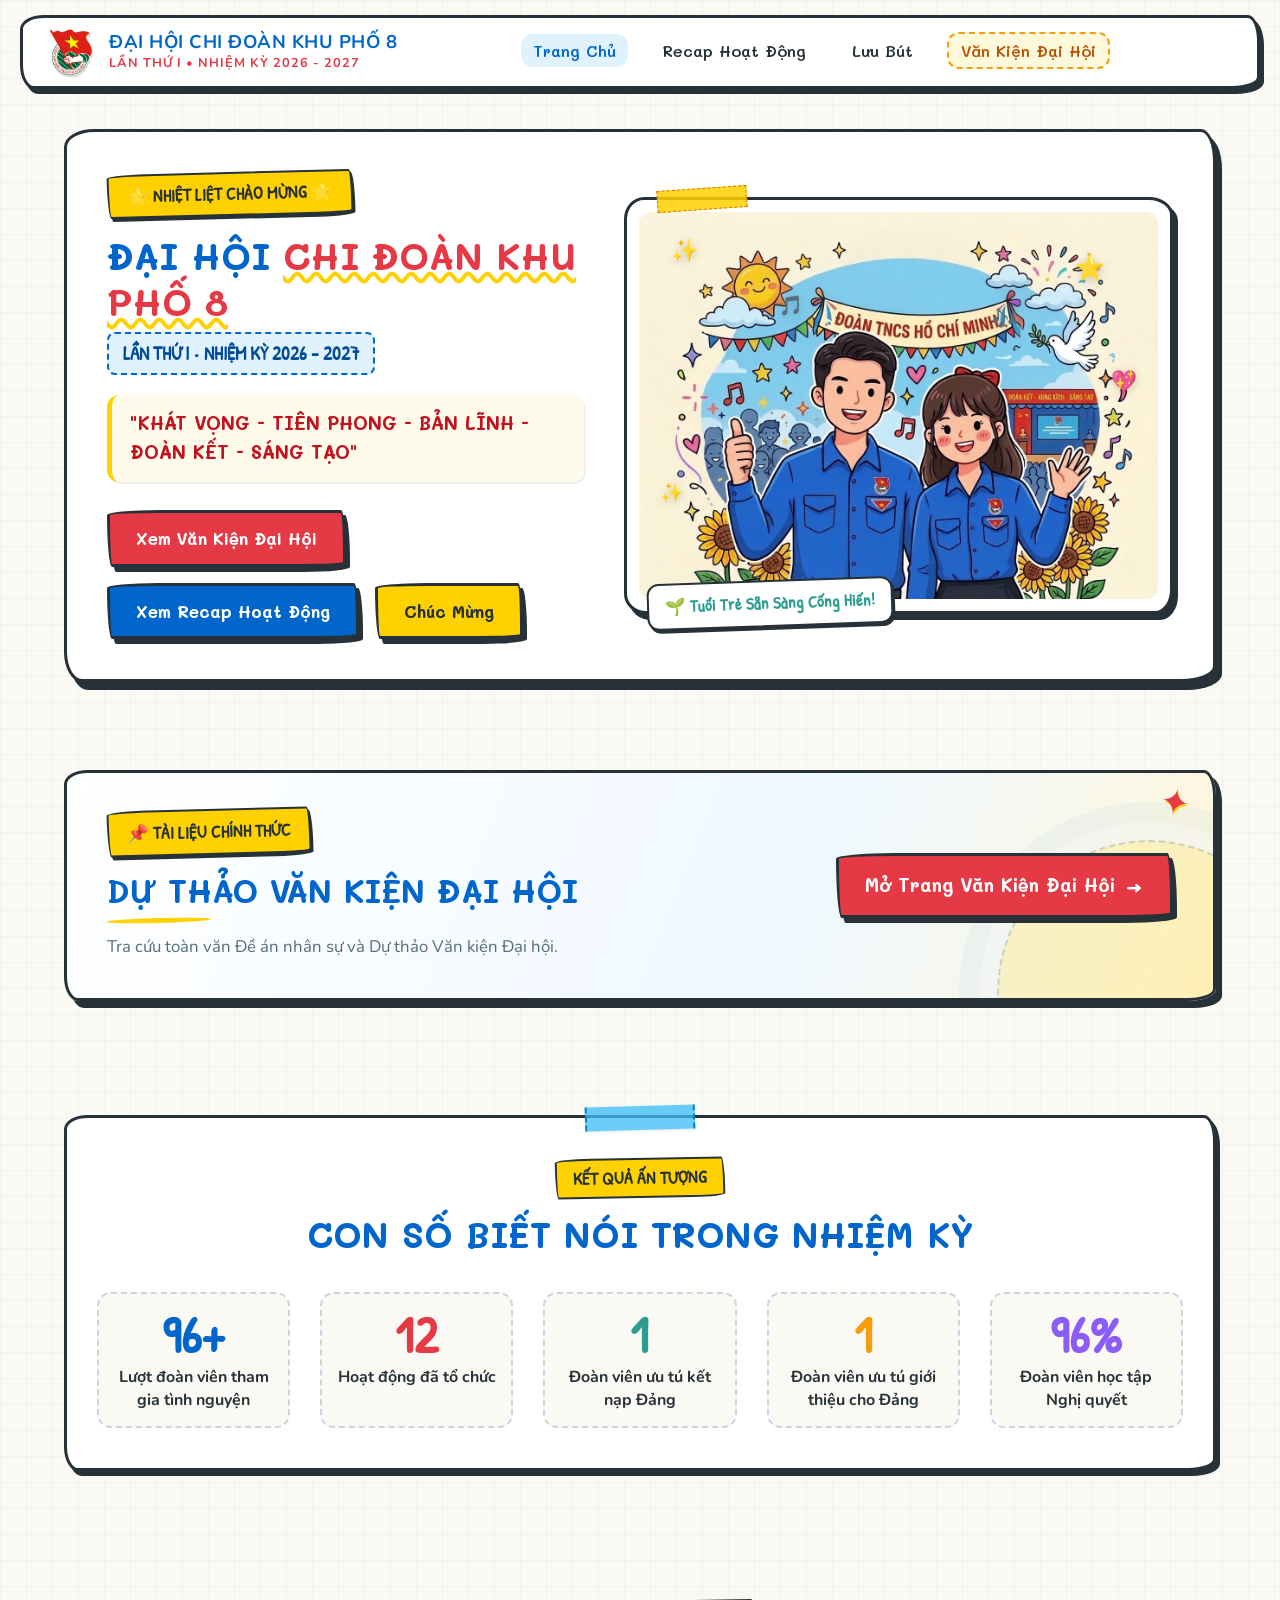
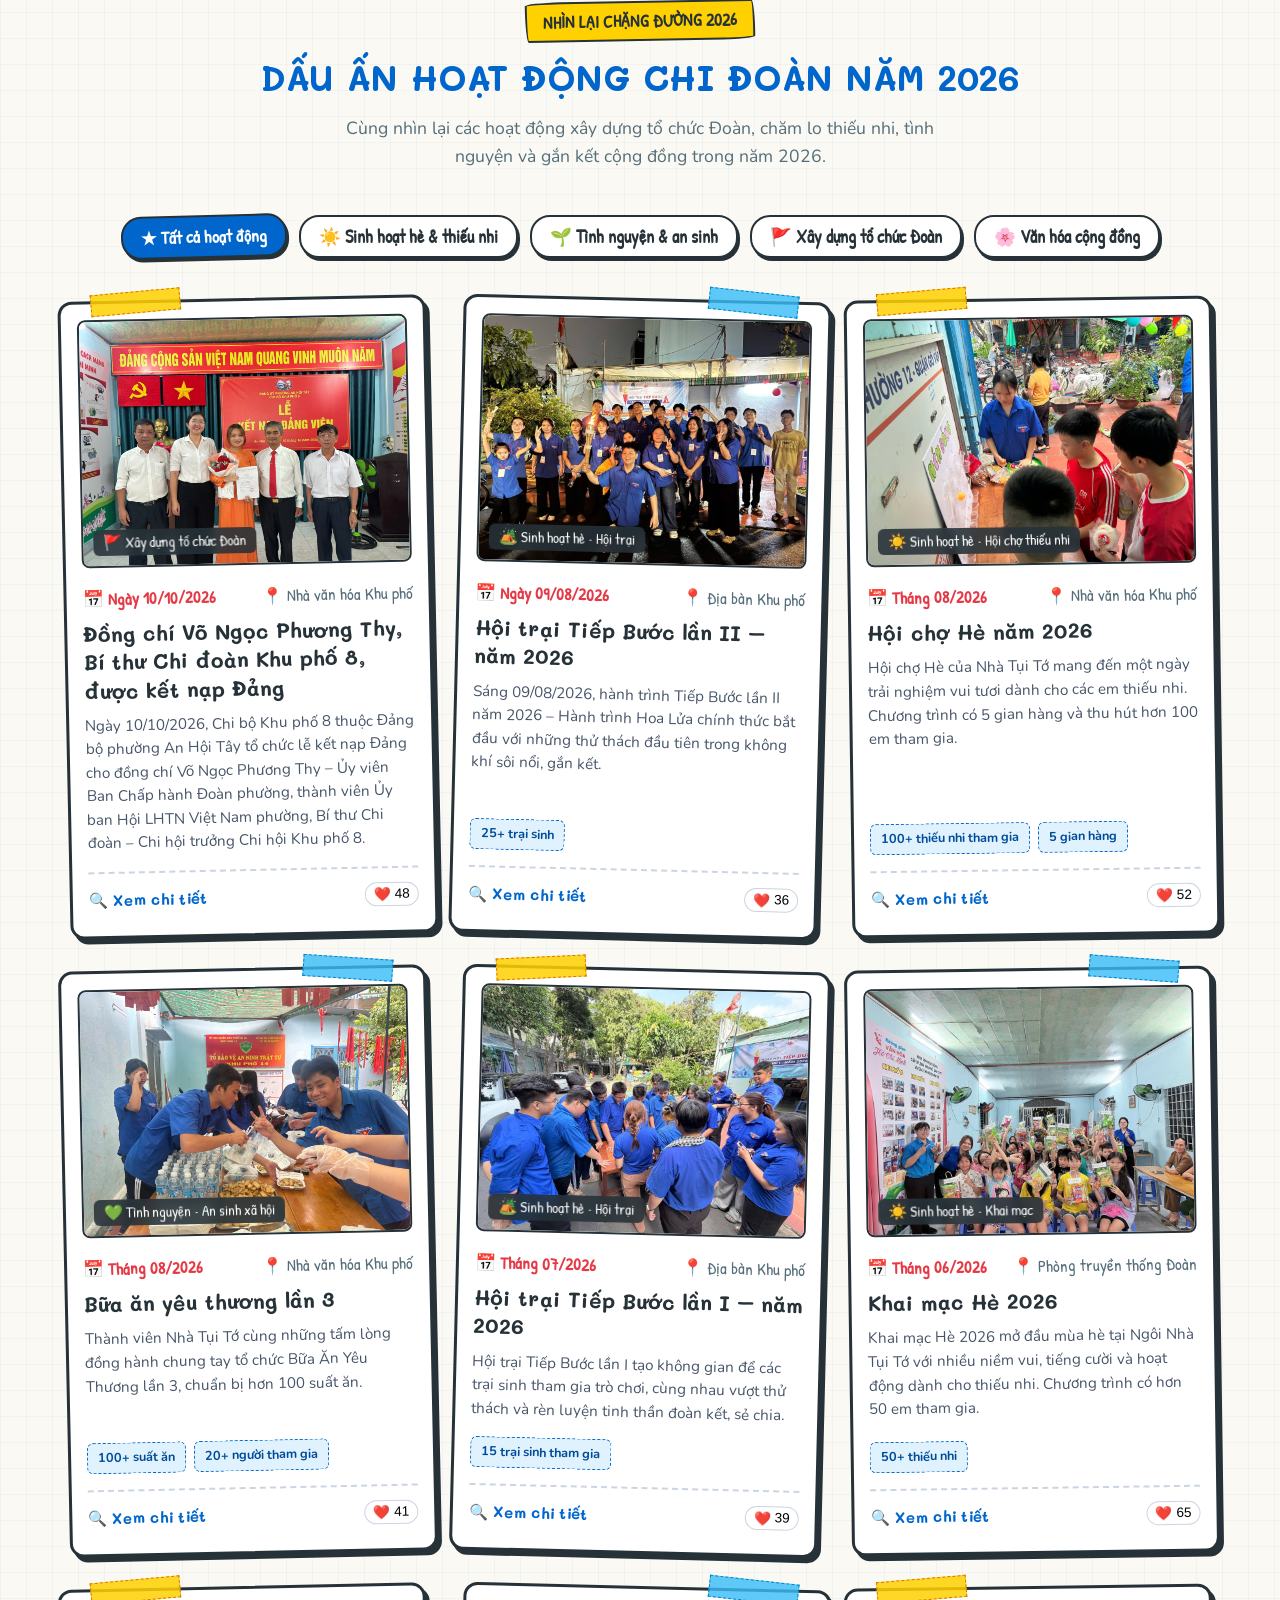
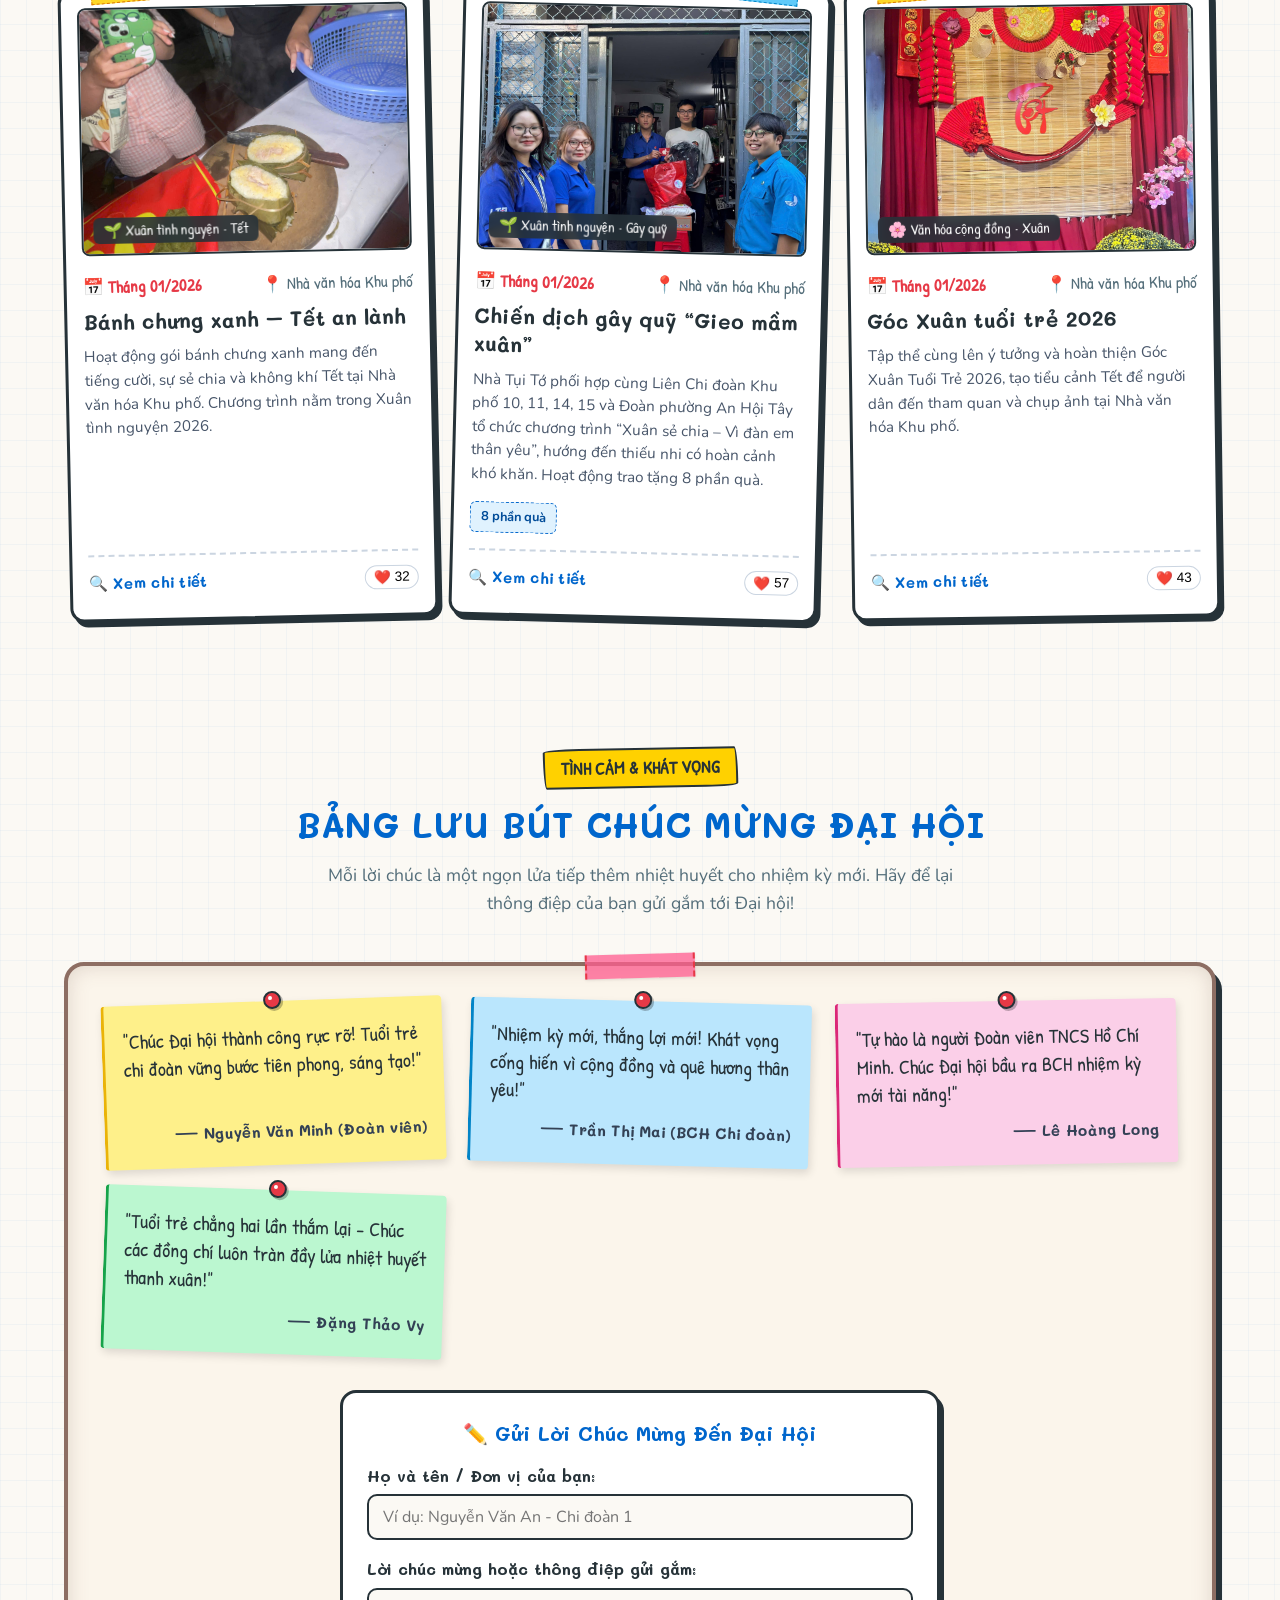
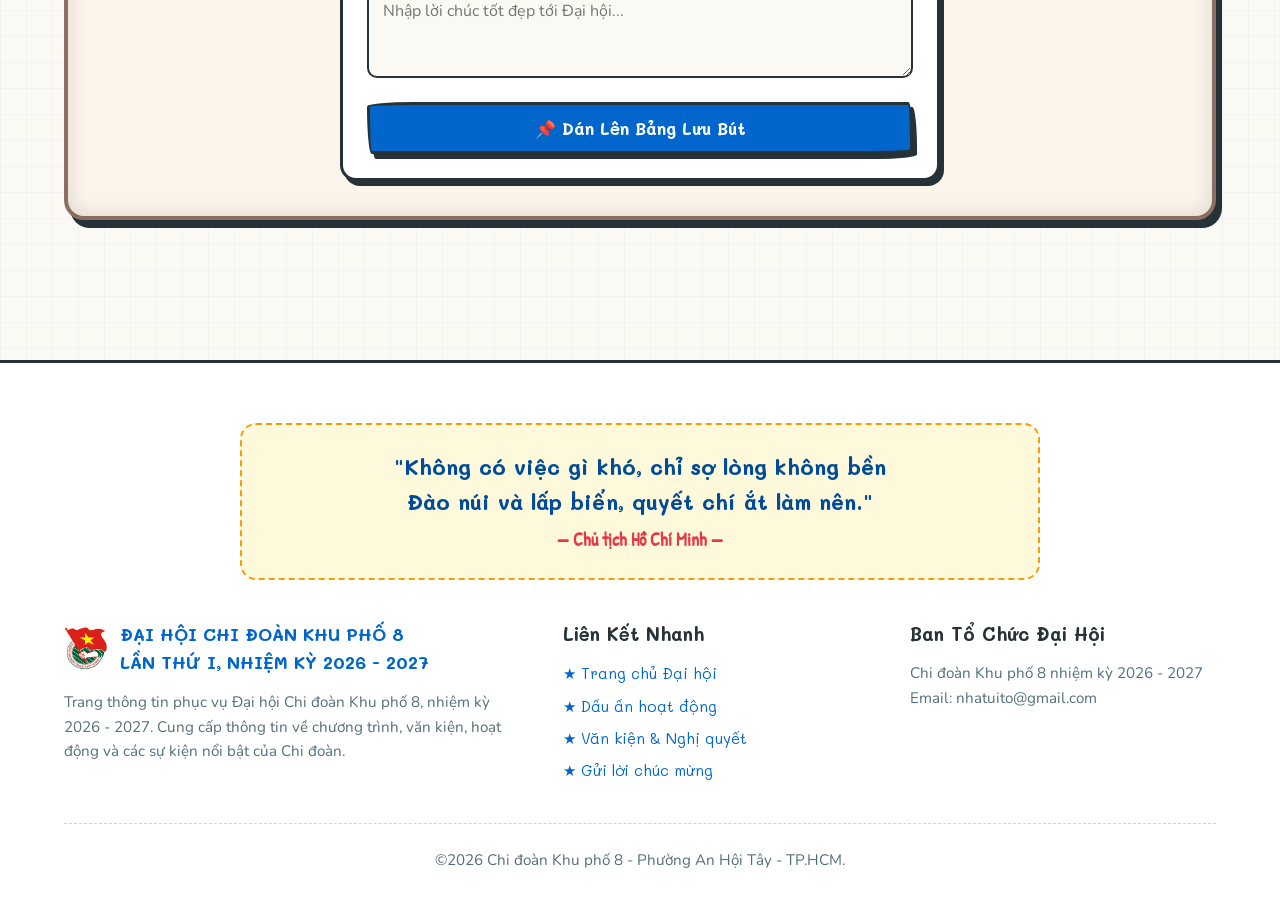
==== index.html @ ec55c050 "Deploy Dai Hoi website" ====
<!DOCTYPE html>
<html lang="vi">
<head>
  <meta charset="UTF-8">
  <meta name="viewport" content="width=device-width, initial-scale=1.0">
  <title>Đại hội Chi đoàn Khu phố 8 | Nhiệm kỳ 2026 - 2027</title>
  <meta name="description" content="Trang thông tin Đại hội Đoàn TNCS Hồ Chí Minh - Chào mừng đại hội, dấu ấn hoạt động chi đoàn và văn kiện đại hội.">
  <link rel="stylesheet" href="css/style.css">
  <link rel="icon" type="image/png" href="assets/images/logo_doan.png">
</head>
<body>

  <!-- ====================================================================
       NAVBAR (HAND-DRAWN STICKY HEADER)
       ==================================================================== -->
  <header class="navbar-wrap">
    <nav class="navbar">
      <a href="index.html" class="nav-brand">
        <img src="assets/images/logo_doan.png" alt="Logo Đoàn TNCS Hồ Chí Minh" class="nav-logo">
        <div class="nav-titles">
          <span class="nav-title-main">ĐẠI HỘI CHI ĐOÀN KHU PHỐ 8</span>
          <span class="nav-title-sub">LẦN THỨ I • NHIỆM KỲ 2026 - 2027</span>
        </div>
      </a>

      <ul class="nav-menu" id="nav-menu">
        <li><a href="#hero" class="nav-link active">Trang Chủ</a></li>
        <!-- <li><a href="#gia-tri" class="nav-link">Phương Châm</a></li> -->
        <li><a href="#hoat-dong" class="nav-link">Recap Hoạt Động</a></li>
        <!-- <li><a href="#so-lieu" class="nav-link">Số Liệu Nhiệm Kỳ</a></li> -->
        <li><a href="#luu-but" class="nav-link">Lưu Bút</a></li>
        <li><a href="vankien.html" class="nav-link highlight">Văn Kiện Đại Hội</a></li>
      </ul>

      <div class="nav-cta">
        <button class="nav-toggle" id="nav-toggle-btn" aria-label="Menu">
          ☰
        </button>
      </div>
    </nav>
  </header>

  <main>
    <!-- ====================================================================
         SECTION 1: HERO (BỨC TRANH ANIMATION THANH NIÊN & TITLE ĐẠI HỘI)
         ==================================================================== -->
    <section class="hero-section" id="hero">
      <div class="container">
        <div class="hero-card">
          <div class="hero-grid">
            <!-- Left Column: Title & Welcoming Content -->
            <div class="hero-content">
              <div class="hero-badge-wrap">
                <span class="hero-badge">
                  ⭐ NHIỆT LIỆT CHÀO MỪNG ⭐
                </span>
              </div>

              <h1 class="hero-title-main">
                ĐẠI HỘI <span>CHI ĐOÀN KHU PHỐ 8</span>
              </h1>
              
              <!-- <div class="hero-unit-name">
                CHI ĐOÀN CƠ SỞ CƠ QUAN / ĐƠN VỊ
              </div> -->

              <div class="hero-term">
                LẦN THỨ I • NHIỆM KỲ 2026 - 2027
              </div>

              <!-- Slogan Box -->
              <div class="hero-slogan-box">
                <!-- <div class="slogan-label">Khẩu hiệu hành động:</div> -->
                <div class="slogan-text">
                  "KHÁT VỌNG - TIÊN PHONG - BẢN LĨNH - ĐOÀN KẾT - SÁNG TẠO"
                </div>
              </div>

              <!-- Call to Action Buttons -->
              <div class="hero-buttons">
                <a href="vankien.html" class="btn btn-accent">
                  Xem Văn Kiện Đại Hội
                </a>
                <a href="#hoat-dong" class="btn btn-primary">
                  Xem Recap Hoạt Động
                </a>
                <button class="btn btn-yellow btn-celebrate">
                  Chúc Mừng
                </button>
              </div>
            </div>

            <!-- Right Column: Hand-drawn Animated Illustration of Vietnamese Youth -->
            <div class="hero-visual">
              <div class="hero-illustration-wrap">
                <!-- Top Corner Tape -->
                <div class="card-tape"></div>
                <!-- Hand-drawn Illustration of Vietnamese Youth -->
                <img src="assets/images/youth-hero.jpg" alt="Bức tranh thanh niên Việt Nam hân hoan chào mừng Đại hội Đoàn" class="hero-illustration">

                <!-- Animated Floating Overlay (Stars, Hearts, Musical Notes) -->
                <div class="hero-anim-overlay">
                  <span class="anim-float-star star-1">✨</span>
                  <span class="anim-float-star star-2">⭐</span>
                  <span class="anim-float-star star-3">✨</span>
                  <span class="anim-float-heart heart-1">💖</span>
                  <span class="anim-float-note note-1">🎵</span>
                  <span class="anim-float-note note-2">🎶</span>
                </div>

                <!-- Floating hand-drawn tag -->
                <div class="hero-float-tag">
                  🌱 Tuổi Trẻ Sẵn Sàng Cống Hiến!
                </div>
              </div>
            </div>
          </div>
        </div>
      </div>
    </section>

    <!-- ====================================================================
         SECTION 2: PHƯƠNG CHÂM & GIÁ TRỊ CỐT LÕI
         ==================================================================== -->
    <!-- <section class="values-section" id="gia-tri">
      <div class="container">
        <div class="section-header">
          <span class="section-tag">LÝ TƯỞNG THANH NIÊN</span>
          <h2 class="section-title">5 GIÁ TRỊ TIÊN PHONG CỦA CHI ĐOÀN</h2>
          <p class="section-subtitle">
            Phát huy tinh thần xung kích, mỗi đoàn viên là một hạt nhân năng động, sáng tạo và cống hiến hết mình vì sự phát triển chung.
          </p>
        </div>

        <div class="values-grid">
          <div class="value-card">
            <div class="push-pin"></div>
            <div class="value-icon">🔥</div>
            <h3 class="value-title">Khát Vọng</h3>
            <p class="value-desc">Nuôi dưỡng ước mơ lớn, hoài bão phụng sự Tổ quốc và xây dựng quê hương ngày càng tươi đẹp.</p>
          </div>

          <div class="value-card">
            <div class="push-pin"></div>
            <div class="value-icon">🚀</div>
            <h3 class="value-title">Tiên Phong</h3>
            <p class="value-desc">Đi đầu trong việc khó, đảm nhận các công trình phần việc thanh niên và nhiệm vụ cấp bách.</p>
          </div>

          <div class="value-card">
            <div class="push-pin"></div>
            <div class="value-icon">💡</div>
            <h3 class="value-title">Sáng Tạo</h3>
            <p class="value-desc">Ứng dụng chuyển đổi số, đổi mới phương thức làm việc và giải quyết vấn đề bằng tư duy hiện đại.</p>
          </div>

          <div class="value-card">
            <div class="push-pin"></div>
            <div class="value-icon">🤝</div>
            <h3 class="value-title">Đoàn Kết</h3>
            <p class="value-desc">Gắn bó yêu thương, đồng lòng tương trợ, tập hợp đông đảo thanh niên cùng chung chí hướng.</p>
          </div>

          <div class="value-card">
            <div class="push-pin"></div>
            <div class="value-icon">🛡️</div>
            <h3 class="value-title">Bản Lĩnh</h3>
            <p class="value-desc">Vững vàng lý tưởng, không ngại gian khó, tự tin hội nhập và bảo vệ lẽ phải, công lý.</p>
          </div>
        </div>
      </div>
    </section> -->

    <!-- ====================================================================
         BANNER CALLOUT VĂN KIỆN ĐẠI HỘI
         ==================================================================== -->
    <section class="vankien-callout-section">
      <div class="container">
        <div class="vankien-callout-card">
          <div class="vankien-callout-content">
            <span class="hero-badge vankien-callout-label">📌 TÀI LIỆU CHÍNH THỨC</span>
            <h2 class="vankien-callout-title">DỰ THẢO VĂN KIỆN ĐẠI HỘI</h2>
            <p class="vankien-callout-copy">Tra cứu toàn văn Đề án nhân sự và Dự thảo Văn kiện Đại hội.</p>
          </div>
          <a href="vankien.html" class="btn btn-accent vankien-callout-btn">
            <span>Mở Trang Văn Kiện Đại Hội</span>
            <span class="vankien-callout-arrow" aria-hidden="true">→</span>
          </a>
        </div>
      </div>
    </section>

    <!-- ====================================================================
         SECTION 4: DẤU ẤN NHIỆM KỲ BẰNG CON SỐ (HAND-DRAWN INFOGRAPHIC)
         ==================================================================== -->
    <section class="stats-section" id="so-lieu">
      <div class="container">
        <div class="stats-card">
          <div class="washi-tape washi-tape-blue"></div>
          
          <div class="section-header" style="margin-bottom: 30px;">
            <span class="section-tag">KẾT QUẢ ẤN TƯỢNG</span>
            <h2 class="section-title">CON SỐ BIẾT NÓI TRONG NHIỆM KỲ</h2>
          </div>

          <div class="stats-grid">
            <div class="stat-item">
              <div class="stat-num" data-target="100" data-suffix="+">100+</div>
              <div class="stat-label">Lượt đoàn viên tham gia tình nguyện</div>
            </div>

            <div class="stat-item">
              <div class="stat-num" data-target="12" data-suffix="">12+</div>
              <div class="stat-label">Hoạt động đã tổ chức</div>
            </div>

            <div class="stat-item">
              <div class="stat-num" data-target="01" data-suffix="">01</div>
              <div class="stat-label">Đoàn viên ưu tú kết nạp Đảng</div>
            </div>

            <div class="stat-item">
              <div class="stat-num" data-target="01" data-suffix="">01</div>
              <div class="stat-label">Đoàn viên ưu tú giới thiệu cho Đảng</div>
            </div>

            <div class="stat-item">
              <div class="stat-num" data-target="100" data-suffix="%">100%</div>
              <div class="stat-label">Đoàn viên học tập Nghị quyết</div>
            </div>
          </div>
        </div>
      </div>
    </section>

    <!-- ====================================================================
         SECTION 3: RECAP HOẠT ĐỘNG CỦA CHI ĐOÀN NĂM 2026
         ==================================================================== -->
    <section class="recap-section" id="hoat-dong">
      <div class="container">
        <div class="section-header">
          <span class="section-tag">NHÌN LẠI CHẶNG ĐƯỜNG 2026</span>
          <h2 class="section-title">DẤU ẤN HOẠT ĐỘNG CHI ĐOÀN NĂM 2026</h2>
          <p class="section-subtitle">
            Cùng nhìn lại các hoạt động xây dựng tổ chức Đoàn, chăm lo thiếu nhi, tình nguyện và gắn kết cộng đồng trong năm 2026.
          </p>
        </div>

        <!-- Category Filter Bar -->
        <div class="filter-bar">
          <button class="filter-btn active" data-filter="all">★ Tất cả hoạt động</button>
          <button class="filter-btn" data-filter="sinh-hoat-he">☀️ Sinh hoạt hè & thiếu nhi</button>
          <button class="filter-btn" data-filter="tinh-nguyen">🌱 Tình nguyện & an sinh</button>
          <button class="filter-btn" data-filter="xay-dung-doan">🚩 Xây dựng tổ chức Đoàn</button>
          <button class="filter-btn" data-filter="van-hoa-cong-dong">🌸 Văn hóa cộng đồng</button>
        </div>

        <!-- Polaroid Scrapbook Cards Grid -->
        <div class="scrapbook-grid" id="recap-grid">
          
          <!-- Card 1: Xây dựng tổ chức Đoàn -->
          <article class="polaroid-card" data-category="xay-dung-doan">
            <div class="card-tape"></div>
            <div class="card-img-wrap" data-open-modal>
              <img src="assets/images/ketnapdang.jpg" alt="Kết nạp Đảng">
              <span class="card-category-badge">🚩 Xây dựng tổ chức Đoàn</span>
            </div>
            <div class="card-body">
              <div class="card-meta">
                <span class="card-date">📅 Ngày 10/10/2026</span>
                <span>📍 Nhà văn hóa Khu phố</span>
              </div>
              <h3 class="card-title">Đồng chí Võ Ngọc Phương Thy, Bí thư Chi đoàn Khu phố 8, được kết nạp Đảng</h3>
              <p class="card-desc">
                Ngày 10/10/2026, Chi bộ Khu phố 8 thuộc Đảng bộ phường An Hội Tây tổ chức lễ kết nạp Đảng cho đồng chí Võ Ngọc Phương Thy – Ủy viên Ban Chấp hành Đoàn phường, thành viên Ủy ban Hội LHTN Việt Nam phường, Bí thư Chi đoàn – Chi hội trưởng Chi hội Khu phố 8.
              </p>
              <div class="card-footer">
                <button type="button" class="card-action" data-open-modal aria-haspopup="dialog">
                  🔍 Xem chi tiết
                </button>
                <div class="card-reactions">
                  <button class="reaction-btn" title="Thả tim">
                    ❤️ <span class="react-count">48</span>
                  </button>
                </div>
              </div>
            </div>
          </article>

          <!-- Card 2: Hội trại Tiếp Bước lần II -->
          <article class="polaroid-card" data-category="sinh-hoat-he">
            <div class="card-tape"></div>
            <div class="card-img-wrap" data-open-modal>
              <img src="assets/images/hoitrai2.jpg" alt="Hội trại Tiếp Bước lần II">
              <span class="card-category-badge">🏕️ Sinh hoạt hè • Hội trại</span>
            </div>
            <div class="card-body">
              <div class="card-meta">
                <span class="card-date">📅 Ngày 09/08/2026</span>
                <span>📍 Địa bàn Khu phố</span>
              </div>
              <h3 class="card-title">Hội trại Tiếp Bước lần II – năm 2026</h3>
              <p class="card-desc">
                Sáng 09/08/2026, hành trình Tiếp Bước lần II năm 2026 – Hành trình Hoa Lửa chính thức bắt đầu với những thử thách đầu tiên trong không khí sôi nổi, gắn kết.
              </p>
              <div class="card-highlights">
                <span class="card-pill">25+ trại sinh</span>
              </div>
              <div class="card-footer">
                <button type="button" class="card-action" data-open-modal aria-haspopup="dialog">
                  🔍 Xem chi tiết
                </button>
                <div class="card-reactions">
                  <button class="reaction-btn" title="Thả tim">
                    ❤️ <span class="react-count">36</span>
                  </button>
                </div>
              </div>
            </div>
          </article>

          <!-- Card 3: Hội chợ Hè chăm lo thiếu nhi -->
          <article class="polaroid-card" data-category="sinh-hoat-he">
            <div class="card-tape"></div>
            <div class="card-img-wrap" data-open-modal>
              <img src="assets/images/hoichohe.jpg" alt="Hội chợ Hè năm 2026">
              <span class="card-category-badge">☀️ Sinh hoạt hè • Hội chợ thiếu nhi</span>
            </div>
            <div class="card-body">
              <div class="card-meta">
                <span class="card-date">📅 Tháng 08/2026</span>
                <span>📍 Nhà văn hóa Khu phố</span>
              </div>
              <h3 class="card-title">Hội chợ Hè năm 2026</h3>
              <p class="card-desc">
                Hội chợ Hè của Nhà Tụi Tớ mang đến một ngày trải nghiệm vui tươi dành cho các em thiếu nhi. Chương trình có 5 gian hàng và thu hút hơn 100 em tham gia.
              </p>
              <div class="card-highlights">
                <span class="card-pill">100+ thiếu nhi tham gia</span>
                <span class="card-pill">5 gian hàng</span>
              </div>
              <div class="card-footer">
                <button type="button" class="card-action" data-open-modal aria-haspopup="dialog">
                  🔍 Xem chi tiết
                </button>
                <div class="card-reactions">
                  <button class="reaction-btn" title="Thả tim">
                    ❤️ <span class="react-count">52</span>
                  </button>
                </div>
              </div>
            </div>
          </article>

          <!-- Card 4: Bữa ăn yêu thương -->
          <article class="polaroid-card" data-category="tinh-nguyen">
            <div class="card-tape"></div>
            <div class="card-img-wrap" data-open-modal>
              <img src="assets/images/buaanlan2.jpg" alt="Bữa ăn yêu thương">
              <span class="card-category-badge">💚 Tình nguyện • An sinh xã hội</span>
            </div>
            <div class="card-body">
              <div class="card-meta">
                <span class="card-date">📅 Tháng 08/2026</span>
                <span>📍 Nhà văn hóa Khu phố</span>
              </div>
              <h3 class="card-title">Bữa ăn yêu thương lần 3</h3>
              <p class="card-desc">
                Thành viên Nhà Tụi Tớ cùng những tấm lòng đồng hành chung tay tổ chức Bữa Ăn Yêu Thương lần 3, chuẩn bị hơn 100 suất ăn.
              </p>
              <div class="card-highlights">
                <span class="card-pill">100+ suất ăn</span>
                <span class="card-pill">20+ người tham gia</span>
              </div>
              <div class="card-footer">
                <button type="button" class="card-action" data-open-modal aria-haspopup="dialog">
                  🔍 Xem chi tiết
                </button>
                <div class="card-reactions">
                  <button class="reaction-btn" title="Thả tim">
                    ❤️ <span class="react-count">41</span>
                  </button>
                </div>
              </div>
            </div>
          </article>

          <!-- Card 5: Hội trại Tiếp Bước lần I -->
          <article class="polaroid-card" data-category="sinh-hoat-he">
            <div class="card-tape"></div>
            <div class="card-img-wrap" data-open-modal>
              <img src="assets/images/hoitrai1.jpg" alt="Hội trại Tiếp Bước lần I">
              <span class="card-category-badge">🏕️ Sinh hoạt hè • Hội trại</span>
            </div>
            <div class="card-body">
              <div class="card-meta">
                <span class="card-date">📅 Tháng 07/2026</span>
                <span>📍 Địa bàn Khu phố</span>
              </div>
              <h3 class="card-title">Hội trại Tiếp Bước lần I – năm 2026</h3>
              <p class="card-desc">
                Hội trại Tiếp Bước lần I tạo không gian để các trại sinh tham gia trò chơi, cùng nhau vượt thử thách và rèn luyện tinh thần đoàn kết, sẻ chia.
              </p>
              <div class="card-highlights">
                <span class="card-pill">15 trại sinh tham gia</span>
              </div>
              <div class="card-footer">
                <button type="button" class="card-action" data-open-modal aria-haspopup="dialog">
                  🔍 Xem chi tiết
                </button>
                <div class="card-reactions">
                  <button class="reaction-btn" title="Thả tim">
                    ❤️ <span class="react-count">39</span>
                  </button>
                </div>
              </div>
            </div>
          </article>

          <!-- Card 6: Khai mạc Hè -->
          <article class="polaroid-card" data-category="sinh-hoat-he">
            <div class="card-tape"></div>
            <div class="card-img-wrap" data-open-modal>
              <img src="assets/images/khaimache.jpg" alt="Khai mạc Hè">
              <span class="card-category-badge">☀️ Sinh hoạt hè • Khai mạc</span>
            </div>
            <div class="card-body">
              <div class="card-meta">
                <span class="card-date">📅 Tháng 06/2026</span>
                <span>📍 Phòng truyền thống Đoàn</span>
              </div>
              <h3 class="card-title">Khai mạc Hè 2026</h3>
              <p class="card-desc">
                Khai mạc Hè 2026 mở đầu mùa hè tại Ngôi Nhà Tụi Tớ với nhiều niềm vui, tiếng cười và hoạt động dành cho thiếu nhi. Chương trình có hơn 50 em tham gia.
              </p>
              <div class="card-highlights">
                <span class="card-pill">50+ thiếu nhi</span>
              </div>
              <div class="card-footer">
                <button type="button" class="card-action" data-open-modal aria-haspopup="dialog">
                  🔍 Xem chi tiết
                </button>
                <div class="card-reactions">
                  <button class="reaction-btn" title="Thả tim">
                    ❤️ <span class="react-count">65</span>
                  </button>
                </div>
              </div>
            </div>
          </article>

          <!-- Card 7: Xuân tình nguyện - gói bánh chưng -->
          <article class="polaroid-card" data-category="tinh-nguyen">
            <div class="card-tape"></div>
            <div class="card-img-wrap" data-open-modal>
              <img src="assets/images/goibanhchung.jpg" alt="Bánh chưng xanh - Tết an lành">
              <span class="card-category-badge">🌱 Xuân tình nguyện • Tết</span>
            </div>
            <div class="card-body">
              <div class="card-meta">
                <span class="card-date">📅 Tháng 01/2026</span>
                <span>📍 Nhà văn hóa Khu phố</span>
              </div>
              <h3 class="card-title">Bánh chưng xanh – Tết an lành</h3>
              <p class="card-desc">
                Hoạt động gói bánh chưng xanh mang đến tiếng cười, sự sẻ chia và không khí Tết tại Nhà văn hóa Khu phố. Chương trình nằm trong Xuân tình nguyện 2026.
              </p>
              <div class="card-footer">
                <button type="button" class="card-action" data-open-modal aria-haspopup="dialog">
                  🔍 Xem chi tiết
                </button>
                <div class="card-reactions">
                  <button class="reaction-btn" title="Thả tim">
                    ❤️ <span class="react-count">32</span>
                  </button>
                </div>
              </div>
            </div>
          </article>

          <!-- Card 8: Chiến dịch gây quỹ Gieo mầm xuân -->
          <article class="polaroid-card" data-category="tinh-nguyen">
            <div class="card-tape"></div>
            <div class="card-img-wrap" data-open-modal>
              <img src="assets/images/gayquytet.jpg" alt="Gieo mầm xuân">
              <span class="card-category-badge">🌱 Xuân tình nguyện • Gây quỹ</span>
            </div>
            <div class="card-body">
              <div class="card-meta">
                <span class="card-date">📅 Tháng 01/2026</span>
                <span>📍 Nhà văn hóa Khu phố</span>
              </div>
              <h3 class="card-title">Chiến dịch gây quỹ “Gieo mầm xuân”</h3>
              <p class="card-desc">
                Nhà Tụi Tớ phối hợp cùng Liên Chi đoàn Khu phố 10, 11, 14, 15 và Đoàn phường An Hội Tây tổ chức chương trình “Xuân sẻ chia – Vì đàn em thân yêu”, hướng đến thiếu nhi có hoàn cảnh khó khăn. Hoạt động trao tặng 8 phần quà.
              </p>
              <div class="card-highlights">
                <span class="card-pill">8 phần quà</span>
              </div>
              <div class="card-footer">
                <button type="button" class="card-action" data-open-modal aria-haspopup="dialog">
                  🔍 Xem chi tiết
                </button>
                <div class="card-reactions">
                  <button class="reaction-btn" title="Thả tim">
                    ❤️ <span class="react-count">57</span>
                  </button>
                </div>
              </div>
            </div>
          </article>

          <!-- Card 9: Góc Xuân tuổi trẻ -->
          <article class="polaroid-card" data-category="van-hoa-cong-dong">
            <div class="card-tape"></div>
            <div class="card-img-wrap" data-open-modal>
              <img src="assets/images/gocxuan.jpg" alt="Góc xuân 2026">
              <span class="card-category-badge">🌸 Văn hóa cộng đồng • Xuân</span>
            </div>
            <div class="card-body">
              <div class="card-meta">
                <span class="card-date">📅 Tháng 01/2026</span>
                <span>📍 Nhà văn hóa Khu phố</span>
              </div>
              <h3 class="card-title">Góc Xuân tuổi trẻ 2026</h3>
              <p class="card-desc">
                Tập thể cùng lên ý tưởng và hoàn thiện Góc Xuân Tuổi Trẻ 2026, tạo tiểu cảnh Tết để người dân đến tham quan và chụp ảnh tại Nhà văn hóa Khu phố.
              </p>
              <div class="card-footer">
                <button type="button" class="card-action" data-open-modal aria-haspopup="dialog">
                  🔍 Xem chi tiết
                </button>
                <div class="card-reactions">
                  <button class="reaction-btn" title="Thả tim">
                    ❤️ <span class="react-count">43</span>
                  </button>
                </div>
              </div>
            </div>
          </article>

        </div>
      </div>
    </section>

    <!-- ====================================================================
         SECTION 5: GÓC LƯU BÚT & LỜI CHÚC ĐẠI HỘI
         ==================================================================== -->
    <section class="wishes-section" id="luu-but">
      <div class="container">
        <div class="section-header">
          <span class="section-tag">TÌNH CẢM & KHÁT VỌNG</span>
          <h2 class="section-title">BẢNG LƯU BÚT CHÚC MỪNG ĐẠI HỘI</h2>
          <p class="section-subtitle">
            Mỗi lời chúc là một ngọn lửa tiếp thêm nhiệt huyết cho nhiệm kỳ mới. Hãy để lại thông điệp của bạn gửi gắm tới Đại hội!
          </p>
        </div>

        <div class="corkboard">
          <!-- Sticky Notes Wall -->
          <div class="corkboard-grid" id="corkboard-grid">
            <!-- Dynamic sticky notes loaded by JS -->
          </div>

          <!-- Add Wish Form -->
          <div class="wish-form-card">
            <div class="washi-tape washi-tape-pink"></div>
            <h3 style="font-size: 1.25rem; font-weight: 700; color: var(--primary-blue); margin-bottom: 14px; text-align: center;">
              ✏️ Gửi Lời Chúc Mừng Đến Đại Hội
            </h3>
            <form id="wish-form">
              <div class="form-group">
                <label class="form-label" for="wish-name">Họ và tên / Đơn vị của bạn:</label>
                <input type="text" id="wish-name" class="form-input" placeholder="Ví dụ: Nguyễn Văn An - Chi đoàn 1" required>
              </div>
              <div class="form-group">
                <label class="form-label" for="wish-msg">Lời chúc mừng hoặc thông điệp gửi gắm:</label>
                <textarea id="wish-msg" class="form-textarea" rows="3" placeholder="Nhập lời chúc tốt đẹp tới Đại hội..." required></textarea>
              </div>
              <div style="text-align: center;">
                <button type="submit" class="btn btn-primary" style="width: 100%;">
                  📌 Dán Lên Bảng Lưu Bút
                </button>
              </div>
            </form>
          </div>
        </div>
      </div>
    </section>

    <!-- ====================================================================
         SECTION: MÃ QR ĐIỂM DANH & BÀI CA CHÍNH THỨC CỦA ĐOÀN
         ==================================================================== -->
    <!-- <section style="padding: 10px 0 40px;">
      <div class="container">
        <div class="interactive-extras-grid">
          <div class="qr-box">
            <div class="washi-tape washi-tape-blue"></div>
            <img src="assets/images/qr-code.svg" alt="Mã QR tra cứu nhanh văn kiện và điểm danh" class="qr-img">
            <div>
              <span class="hero-badge" style="font-size: 0.95rem; padding: 3px 12px; margin-bottom: 6px;">QUÉT MÃ QR NHANH</span>
              <h3 style="font-size: 1.3rem; color: var(--primary-blue); margin-bottom: 6px;">Điểm Danh & Nhận Tài Liệu Số</h3>
              <p style="font-size: 0.95rem; color: var(--ink-muted); line-height: 1.5; margin-bottom: 12px;">
                Đại biểu dùng ứng dụng Zalo, Camera hoặc VNeID quét mã QR để tra cứu trực tuyến Văn kiện Đại hội trên điện thoại cá nhân.
              </p>
              <a href="vankien.html" class="btn btn-outline" style="font-size: 0.9rem; padding: 6px 14px;">
                📱 Xem Văn Kiện Trực Tuyến
              </a>
            </div>
          </div>

          <div class="song-card">
            <div class="washi-tape"></div>
            <div style="display: flex; align-items: center; justify-content: space-between; margin-bottom: 6px;">
              <span class="hero-badge" style="background-color: var(--primary-red-light); color: var(--primary-red); border-color: var(--primary-red); font-size: 0.95rem; padding: 3px 12px;">
                ĐOÀN CA VIỆT NAM
              </span>
              <button id="play-song-btn" class="btn btn-yellow btn-celebrate" style="padding: 4px 12px; font-size: 0.85rem;" title="Phát giai điệu và vỗ tay cổ vũ">
                🎶 Phát Giai Điệu Đoàn Ca!
              </button>
            </div>
            <h3 style="font-size: 1.3rem; color: var(--primary-red); margin-bottom: 4px;">Thanh Niên Làm Theo Lời Bác</h3>
            <div style="font-size: 0.85rem; color: var(--ink-muted);">Nhạc và lời: Nhạc sĩ Hoàng Hòa</div>
            <div class="song-lyrics">
              "Kết liên lại thanh niên chúng ta cùng nhau đi lên,<br>
              Giơ nắm tay thề, gìn giữ hòa bình độc lập tự do.<br>
              Kết liên lại thanh niên chúng ta cùng quyết tiến bước,<br>
              Đánh tan thù hờn, làm theo lời Bác: <strong>Không có việc gì khó!</strong>"
            </div>
          </div>
        </div>
      </div>
    </section> -->

  </main>

  <!-- ====================================================================
       INTERACTIVE MODAL (CHI TIẾT HOẠT ĐỘNG)
       ==================================================================== -->
  <div class="modal-overlay" id="activity-modal" role="dialog" aria-modal="true" aria-hidden="true" aria-labelledby="modal-title">
    <div class="modal-card">
      <button class="modal-close" id="modal-close-btn" aria-label="Đóng">&times;</button>
      <div class="modal-img-wrap">
        <img id="modal-img" src="" alt="Hình ảnh hoạt động">
      </div>
      <div id="modal-meta" class="modal-meta"></div>
      <h2 id="modal-title" class="modal-title"></h2>
      <div id="modal-desc" class="modal-desc"></div>
      <div id="modal-stats" class="modal-stats"></div>
      <div style="text-align: right;">
        <button class="btn btn-yellow btn-celebrate" style="padding: 8px 18px; font-size: 0.95rem;">
          ❤️ Tuyệt Vời Quá!
        </button>
      </div>
    </div>
  </div>

  <!-- ====================================================================
       FOOTER
       ==================================================================== -->
  <footer class="footer">
    <div class="container">
      <!-- Quote Box -->
      <div class="footer-quote-box">
        <div class="footer-quote">
          "Không có việc gì khó, chỉ sợ lòng không bền<br>
          Đào núi và lấp biển, quyết chí ắt làm nên."
        </div>
        <div style="font-family: 'Patrick Hand', cursive; font-size: 1.15rem; font-weight: bold; color: var(--primary-red); margin-top: 6px;">
          — Chủ tịch Hồ Chí Minh —
        </div>
      </div>

      <div class="footer-grid">
        <div>
          <div class="footer-logo-wrap">
            <img src="assets/images/logo_doan.png" alt="Logo Đoàn" style="width: 44px; height: 44px;">
            <div style="font-family: 'Mali', cursive; font-weight: 700; color: var(--primary-blue); font-size: 1.1rem;">
              ĐẠI HỘI CHI ĐOÀN KHU PHỐ 8<br>
              LẦN THỨ I, NHIỆM KỲ 2026 - 2027
            </div>
          </div>
          <p style="font-size: 0.95rem; color: var(--ink-muted); line-height: 1.6;">
            Trang thông tin phục vụ Đại hội Chi đoàn Khu phố 8, nhiệm kỳ 2026 - 2027. Cung cấp thông tin về chương trình, văn kiện, hoạt động và các sự kiện nổi bật của Chi đoàn.
          </p>
        </div>

        <div>
          <h4 style="font-size: 1.15rem; color: var(--ink-color); margin-bottom: 12px;">Liên Kết Nhanh</h4>
          <ul style="list-style: none; display: flex; flex-direction: column; gap: 8px; font-family: 'Mali', cursive; font-size: 0.95rem;">
            <li><a href="#hero" style="color: var(--primary-blue);">★ Trang chủ Đại hội</a></li>
            <li><a href="#hoat-dong" style="color: var(--primary-blue);">★ Dấu ấn hoạt động</a></li>
            <li><a href="vankien.html" style="color: var(--primary-blue);">★ Văn kiện & Nghị quyết</a></li>
            <li><a href="#luu-but" style="color: var(--primary-blue);">★ Gửi lời chúc mừng</a></li>
          </ul>
        </div>

        <div>
          <h4 style="font-size: 1.15rem; color: var(--ink-color); margin-bottom: 12px;">Ban Tổ Chức Đại Hội</h4>
          <p style="font-size: 0.95rem; color: var(--ink-muted); line-height: 1.6;">
            Chi đoàn Khu phố 8 nhiệm kỳ 2026 - 2027<br>
            Email: nhatuito@gmail.com<br>
          </p>
        </div>
      </div>

      <div class="footer-bottom">
        <p>©2026 Chi đoàn Khu phố 8 - Phường An Hội Tây - TP.HCM.</p>
      </div>
    </div>
  </footer>

  <script src="js/main.js"></script>
</body>
</html>
---- css/style.css ----
/* ====================================================================
   TRANG WEB ĐẠI HỘI ĐOÀN TNCS HỒ CHÍ MINH - PHONG CÁCH HAND-DRAWN
   ==================================================================== */

@import url('https://fonts.googleapis.com/css2?family=Mali:ital,wght@0,400;0,600;0,700;1,400&family=Nunito:wght@400;600;700;800&family=Patrick+Hand&display=swap');

:root {
  --primary-blue: #0066cc;
  --primary-blue-dark: #004c99;
  --primary-blue-light: #e0f2fe;
  --primary-red: #e63946;
  --primary-red-dark: #c1121f;
  --primary-red-light: #ffe5e7;
  --gold-yellow: #ffd100;
  --gold-yellow-light: #fff9db;
  --fresh-green: #2a9d8f;
  --fresh-green-light: #e8f5e9;
  --ink-color: #263238;
  --ink-muted: #546e7a;
  --paper-bg: #fbf9f4;
  --card-bg: #ffffff;
  --sketch-border: 3px solid var(--ink-color);
  --sketch-border-thin: 2px solid var(--ink-color);
  
  /* Hand-drawn organic border-radius */
  --sketch-radius-1: 255px 15px 225px 15px / 15px 225px 15px 255px;
  --sketch-radius-2: 20px 255px 20px 255px / 255px 20px 255px 20px;
  --sketch-radius-box: 24px 12px 28px 14px / 14px 26px 12px 24px;
  --sketch-radius-btn: 255px 25px 225px 25px / 25px 225px 25px 255px;

  /* Hand-drawn shadow */
  --sketch-shadow: 4px 5px 0px var(--ink-color);
  --sketch-shadow-hover: 6px 8px 0px var(--ink-color);
  --sketch-shadow-sm: 2px 3px 0px var(--ink-color);
}

/* Base Reset & Notebook Paper Background */
* {
  box-sizing: border-box;
  margin: 0;
  padding: 0;
}

html {
  scroll-behavior: smooth;
  overflow-x: hidden;
}

body {
  font-family: 'Nunito', -apple-system, BlinkMacSystemFont, sans-serif;
  background-color: var(--paper-bg);
  /* Hand-drawn subtle grid/notebook paper pattern */
  background-image: 
    linear-gradient(rgba(0, 102, 204, 0.04) 1px, transparent 1px),
    linear-gradient(90deg, rgba(0, 102, 204, 0.04) 1px, transparent 1px);
  background-size: 26px 26px;
  color: var(--ink-color);
  line-height: 1.6;
  overflow-x: hidden;
  word-break: break-word;
}

h1, h2, h3, h4, .handwritten {
  font-family: 'Mali', 'Patrick Hand', cursive, sans-serif;
}

a {
  color: inherit;
  text-decoration: none;
}

img, svg {
  max-width: 100%;
  height: auto;
  display: block;
}

.container {
  max-width: 1200px;
  margin: 0 auto;
  padding: 0 24px;
}

/* Washi Tape / Push Pin Decorations */
.washi-tape {
  position: absolute;
  top: -12px;
  left: 50%;
  transform: translateX(-50%) rotate(-1.5deg);
  width: 110px;
  height: 24px;
  background: rgba(255, 209, 0, 0.85);
  border-left: 2px dashed #b45309;
  border-right: 2px dashed #b45309;
  box-shadow: 0 1px 3px rgba(0, 0, 0, 0.1);
  z-index: 5;
  pointer-events: none;
}

.washi-tape-blue {
  background: rgba(56, 189, 248, 0.75);
  border-color: #0284c7;
}

.washi-tape-pink {
  background: rgba(255, 93, 143, 0.75);
  border-color: #e63946;
}

.push-pin {
  position: absolute;
  top: -10px;
  left: 50%;
  transform: translateX(-50%);
  width: 18px;
  height: 18px;
  background: var(--primary-red);
  border: 2px solid var(--ink-color);
  border-radius: 50%;
  box-shadow: 2px 2px 0 rgba(0,0,0,0.25);
  z-index: 5;
}

.push-pin::after {
  content: '';
  position: absolute;
  top: 3px;
  left: 3px;
  width: 4px;
  height: 4px;
  background: #ffffff;
  border-radius: 50%;
}

/* Hand-drawn Buttons */
.btn {
  display: inline-flex;
  align-items: center;
  justify-content: center;
  gap: 10px;
  font-family: 'Mali', cursive, sans-serif;
  font-weight: 700;
  font-size: 1.05rem;
  padding: 12px 26px;
  border: var(--sketch-border);
  border-radius: var(--sketch-radius-btn);
  box-shadow: var(--sketch-shadow);
  cursor: pointer;
  transition: all 0.2s cubic-bezier(0.34, 1.56, 0.64, 1);
  text-align: center;
  position: relative;
  user-select: none;
}

.btn:hover {
  transform: translate(-2px, -3px);
  box-shadow: var(--sketch-shadow-hover);
}

.btn:active {
  transform: translate(2px, 3px);
  box-shadow: var(--sketch-shadow-sm);
}

.btn-primary {
  background-color: var(--primary-blue);
  color: #ffffff;
}

.btn-primary:hover {
  background-color: #0077e6;
}

.btn-accent {
  background-color: var(--primary-red);
  color: #ffffff;
}

.btn-accent:hover {
  background-color: #ff4757;
}

.btn-yellow {
  background-color: var(--gold-yellow);
  color: var(--ink-color);
}

.btn-yellow:hover {
  background-color: #ffe066;
}

.btn-outline {
  background-color: #ffffff;
  color: var(--ink-color);
}

.btn-outline:hover {
  background-color: #fff9db;
}

/* Header & Navigation */
.navbar-wrap {
  position: sticky;
  top: 15px;
  z-index: 100;
  margin-bottom: 25px;
  padding: 0 20px;
}

.navbar {
  display: flex;
  align-items: center;
  justify-content: space-between;
  background: #ffffff;
  border: var(--sketch-border);
  border-radius: var(--sketch-radius-box);
  padding: 10px 24px;
  box-shadow: var(--sketch-shadow);
  backdrop-filter: blur(8px);
}

.nav-brand {
  display: flex;
  align-items: center;
  gap: 14px;
}

.nav-logo {
  width: 48px;
  height: 48px;
  object-fit: contain;
  filter: drop-shadow(1px 2px 0px rgba(0,0,0,0.15));
  transition: transform 0.3s ease;
}

.nav-brand:hover .nav-logo {
  transform: rotate(8deg) scale(1.08);
}

.nav-titles {
  display: flex;
  flex-direction: column;
}

.nav-title-main {
  font-size: 1.15rem;
  font-weight: 700;
  color: var(--primary-blue);
  letter-spacing: 0.5px;
  line-height: 1.2;
}

.nav-title-sub {
  font-size: 0.8rem;
  font-weight: 700;
  color: var(--primary-red);
  letter-spacing: 1px;
}

.nav-menu {
  display: flex;
  align-items: center;
  gap: 22px;
  list-style: none;
}

.nav-link {
  font-family: 'Mali', cursive, sans-serif;
  font-weight: 600;
  font-size: 1rem;
  color: var(--ink-color);
  padding: 6px 12px;
  border-radius: 12px;
  transition: all 0.2s ease;
  position: relative;
}

.nav-link:hover, .nav-link.active {
  color: var(--primary-blue);
  background-color: var(--primary-blue-light);
  transform: rotate(-1deg);
}

.nav-link.highlight {
  background-color: var(--gold-yellow-light);
  border: 2px dashed #f59e0b;
  color: #b45309;
}

.nav-cta {
  display: flex;
  align-items: center;
  gap: 12px;
}

.nav-action {
  padding: 8px 18px;
  font-size: 0.95rem;
}

.nav-toggle {
  display: none;
  background: none;
  border: var(--sketch-border-thin);
  border-radius: 8px;
  padding: 6px 10px;
  font-size: 1.3rem;
  cursor: pointer;
}

/* ====================================================================
   HERO SECTION
   ==================================================================== */
.hero-section {
  padding: 30px 0 60px 0;
  position: relative;
}

.hero-card {
  background: #ffffff;
  border: var(--sketch-border);
  border-radius: 30px 15px 35px 18px / 18px 32px 16px 30px;
  box-shadow: 6px 8px 0px var(--ink-color);
  padding: 40px;
  position: relative;
  overflow: hidden;
}

/* Background doodle accents */
.doodle-stamp {
  position: absolute;
  top: 30px;
  right: 35px;
  width: 110px;
  height: 110px;
  pointer-events: none;
  z-index: 10;
  opacity: 0.85;
  transition: transform 0.4s ease;
}

.doodle-stamp:hover {
  transform: rotate(5deg) scale(1.1);
}

.hero-grid {
  display: grid;
  grid-template-columns: 1fr 1.15fr;
  gap: 40px;
  align-items: center;
}

.hero-badge-wrap {
  display: inline-block;
  margin-bottom: 16px;
}

.hero-badge {
  display: inline-flex;
  align-items: center;
  gap: 8px;
  background-color: var(--gold-yellow);
  color: var(--ink-color);
  font-family: 'Patrick Hand', cursive, sans-serif;
  font-size: 1.1rem;
  font-weight: bold;
  padding: 6px 18px;
  border: var(--sketch-border-thin);
  border-radius: var(--sketch-radius-btn);
  box-shadow: var(--sketch-shadow-sm);
  transform: rotate(-1.5deg);
}

.hero-title-main {
  font-size: 2.3rem;
  font-weight: 700;
  color: var(--primary-blue);
  line-height: 1.25;
  margin-bottom: 8px;
}

.hero-title-main span {
  color: var(--primary-red);
  text-decoration: underline wavy var(--gold-yellow) 4px;
}

.hero-unit-name {
  font-family: 'Mali', cursive, sans-serif;
  font-size: 1.45rem;
  font-weight: 700;
  color: var(--ink-color);
  margin-bottom: 6px;
}

.hero-term {
  display: inline-block;
  background: var(--primary-blue-light);
  color: var(--primary-blue-dark);
  font-family: 'Patrick Hand', cursive, sans-serif;
  font-size: 1.2rem;
  font-weight: bold;
  padding: 4px 14px;
  border: 2px dashed var(--primary-blue);
  border-radius: 8px;
  margin-bottom: 20px;
}

.hero-slogan-box {
  background: #fffbeb;
  border-left: 5px solid var(--gold-yellow);
  padding: 14px 18px;
  border-radius: 12px;
  margin-bottom: 28px;
  box-shadow: 2px 2px 0 rgba(0,0,0,0.06);
}

.slogan-label {
  font-size: 0.85rem;
  font-weight: 800;
  color: #b45309;
  text-transform: uppercase;
  letter-spacing: 1px;
  margin-bottom: 4px;
}

.slogan-text {
  font-family: 'Mali', cursive, sans-serif;
  font-size: 1.15rem;
  font-weight: 700;
  color: var(--primary-red-dark);
}

.hero-buttons {
  display: flex;
  flex-wrap: wrap;
  gap: 16px;
}

.hero-illustration-wrap {
  position: relative;
  border: var(--sketch-border);
  border-radius: 20px 24px 18px 22px / 22px 18px 24px 20px;
  background: #ffffff;
  padding: 12px;
  box-shadow: 5px 6px 0 var(--ink-color);
  animation: heroFloat 5s ease-in-out infinite;
  overflow: visible;
  transition: transform 0.3s ease;
}

.hero-illustration-wrap:hover {
  transform: translateY(-6px) scale(1.015);
  box-shadow: 7px 9px 0 var(--ink-color);
}

@keyframes heroFloat {
  0%, 100% {
    transform: translateY(0px) rotate(0deg);
  }
  50% {
    transform: translateY(-8px) rotate(0.6deg);
  }
}

.hero-illustration {
  width: 100%;
  height: auto;
  border-radius: 12px;
  display: block;
}

/* Floating interactive sparkles and hearts overlay */
.hero-anim-overlay {
  position: absolute;
  top: 0;
  left: 0;
  right: 0;
  bottom: 0;
  pointer-events: none;
  border-radius: 14px;
  overflow: hidden;
  z-index: 5;
}

@keyframes floatParticle {
  0%, 100% {
    transform: translateY(0px) scale(1) rotate(0deg);
    opacity: 0.9;
  }
  50% {
    transform: translateY(-12px) scale(1.25) rotate(14deg);
    opacity: 1;
  }
}

.anim-float-star, .anim-float-heart, .anim-float-note {
  position: absolute;
  animation: floatParticle 3s ease-in-out infinite;
  filter: drop-shadow(0 2px 4px rgba(0,0,0,0.2));
  user-select: none;
}

.star-1 { top: 8%; left: 8%; animation-delay: 0s; font-size: 1.4rem; }
.star-2 { top: 12%; right: 12%; animation-delay: 1.2s; font-size: 1.5rem; }
.star-3 { bottom: 25%; left: 6%; animation-delay: 0.6s; font-size: 1.2rem; }
.heart-1 { top: 40%; right: 6%; animation-delay: 1.8s; font-size: 1.3rem; }
.note-1 { top: 22%; left: 28%; animation-delay: 0.9s; font-size: 1.2rem; }
.note-2 { top: 25%; right: 28%; animation-delay: 2.1s; font-size: 1.3rem; }

.hero-float-tag {
  position: absolute;
  bottom: -15px;
  left: 20px;
  background: #ffffff;
  border: var(--sketch-border-thin);
  border-radius: 12px;
  padding: 8px 16px;
  font-family: 'Patrick Hand', cursive, sans-serif;
  font-size: 1.05rem;
  color: var(--fresh-green);
  font-weight: bold;
  box-shadow: var(--sketch-shadow-sm);
  transform: rotate(-2deg);
}

/* ====================================================================
   SECTION 2: SLOGAN & CORE VALUES
   ==================================================================== */
.values-section {
  padding: 40px 0 60px 0;
}

.section-header {
  text-align: center;
  margin-bottom: 45px;
  position: relative;
}

.section-tag {
  display: inline-block;
  background: var(--gold-yellow);
  color: var(--ink-color);
  font-family: 'Patrick Hand', cursive, sans-serif;
  font-size: 1.1rem;
  font-weight: bold;
  padding: 4px 16px;
  border: var(--sketch-border-thin);
  border-radius: var(--sketch-radius-btn);
  transform: rotate(-1deg);
  margin-bottom: 8px;
}

.section-title {
  font-size: 2.2rem;
  font-weight: 700;
  color: var(--primary-blue);
}

.section-subtitle {
  font-size: 1.1rem;
  color: var(--ink-muted);
  max-width: 650px;
  margin: 8px auto 0;
}

.values-grid {
  display: grid;
  grid-template-columns: repeat(auto-fit, minmax(210px, 1fr));
  gap: 24px;
}

.value-card {
  background: #ffffff;
  border: var(--sketch-border);
  border-radius: 18px;
  padding: 26px 20px;
  text-align: center;
  box-shadow: var(--sketch-shadow);
  transition: all 0.25s ease;
  position: relative;
}

.value-card:hover {
  transform: translateY(-6px) rotate(1deg);
  box-shadow: var(--sketch-shadow-hover);
}

.value-card:nth-child(even):hover {
  transform: translateY(-6px) rotate(-1deg);
}

.value-icon {
  font-size: 2.5rem;
  margin-bottom: 12px;
}

.value-title {
  font-size: 1.3rem;
  font-weight: 700;
  color: var(--primary-blue);
  margin-bottom: 8px;
}

.value-card:nth-child(1) .value-title { color: var(--primary-red); }
.value-card:nth-child(2) .value-title { color: var(--primary-blue); }
.value-card:nth-child(3) .value-title { color: #f59e0b; }
.value-card:nth-child(4) .value-title { color: var(--fresh-green); }
.value-card:nth-child(5) .value-title { color: #8b5cf6; }

.value-desc {
  font-size: 0.92rem;
  color: var(--ink-muted);
  line-height: 1.5;
}

/* ====================================================================
   SECTION 3: RECAP HOẠT ĐỘNG CHI ĐOÀN (SCRAPBOOK PHOTO WALL)
   ==================================================================== */
.recap-section {
  padding: 60px 0 80px 0;
  position: relative;
}

.filter-bar {
  display: flex;
  flex-wrap: wrap;
  justify-content: center;
  gap: 12px;
  margin-bottom: 40px;
}

.filter-btn {
  background: #ffffff;
  border: var(--sketch-border-thin);
  border-radius: 20px;
  padding: 8px 18px;
  font-family: 'Patrick Hand', cursive, sans-serif;
  font-size: 1.1rem;
  font-weight: bold;
  color: var(--ink-color);
  cursor: pointer;
  box-shadow: var(--sketch-shadow-sm);
  transition: all 0.2s ease;
}

.filter-btn:hover {
  transform: translate(-2px, -2px);
  background-color: var(--gold-yellow-light);
}

.filter-btn.active {
  background-color: var(--primary-blue);
  color: #ffffff;
  border-color: var(--ink-color);
  transform: rotate(-1.5deg);
}

.scrapbook-grid {
  display: grid;
  grid-template-columns: repeat(auto-fit, minmax(min(100%, 320px), 1fr));
  gap: 32px 24px;
}

/* Polaroid Scrapbook Card */
.polaroid-card {
  background: #ffffff;
  border: var(--sketch-border);
  border-radius: 14px;
  padding: 16px 16px 24px 16px;
  box-shadow: var(--sketch-shadow);
  position: relative;
  transition: all 0.3s cubic-bezier(0.34, 1.56, 0.64, 1);
  display: flex;
  flex-direction: column;
}

.polaroid-card:nth-child(3n+1) {
  transform: rotate(-1.2deg);
}

.polaroid-card:nth-child(3n+2) {
  transform: rotate(1.4deg);
}

.polaroid-card:nth-child(3n) {
  transform: rotate(-0.8deg);
}

.polaroid-card:hover {
  transform: translateY(-8px) scale(1.02) rotate(0deg);
  box-shadow: var(--sketch-shadow-hover);
  z-index: 10;
}

.card-tape {
  position: absolute;
  top: -12px;
  left: 30px;
  width: 90px;
  height: 22px;
  background: rgba(255, 209, 0, 0.85);
  border: 1px dashed #d97706;
  transform: rotate(-4deg);
  z-index: 4;
}

.polaroid-card:nth-child(even) .card-tape {
  left: auto;
  right: 30px;
  transform: rotate(5deg);
  background: rgba(56, 189, 248, 0.8);
  border-color: #0284c7;
}

.card-img-wrap {
  width: 100%;
  aspect-ratio: 4 / 3;
  overflow: hidden;
  border: var(--sketch-border-thin);
  border-radius: 8px;
  background: #f1f5f9;
  position: relative;
  cursor: pointer;
}

.card-img-wrap img {
  width: 100%;
  height: 100%;
  object-fit: cover;
  transition: transform 0.4s ease;
}

.polaroid-card:hover .card-img-wrap img {
  transform: scale(1.05);
}

.card-category-badge {
  position: absolute;
  bottom: 10px;
  left: 10px;
  max-width: calc(100% - 20px);
  background: rgba(38, 50, 56, 0.88);
  color: #ffffff;
  font-family: 'Patrick Hand', cursive, sans-serif;
  font-size: 0.95rem;
  padding: 3px 10px;
  border-radius: 6px;
  line-height: 1.3;
  overflow-wrap: break-word;
  backdrop-filter: blur(4px);
}

.card-body {
  padding-top: 18px;
  flex: 1;
  display: flex;
  flex-direction: column;
}

.card-meta {
  display: flex;
  justify-content: space-between;
  flex-wrap: wrap;
  align-items: center;
  gap: 4px 12px;
  font-family: 'Patrick Hand', cursive, sans-serif;
  font-size: 1.05rem;
  color: var(--ink-muted);
  margin-bottom: 8px;
}

.card-date {
  color: var(--primary-red);
  font-weight: bold;
}

.card-title {
  font-size: 1.3rem;
  font-weight: 700;
  color: var(--ink-color);
  line-height: 1.35;
  margin-bottom: 10px;
}

.card-desc {
  font-size: 0.95rem;
  color: #475569;
  line-height: 1.55;
  margin-bottom: 16px;
  flex: 1;
}

.card-highlights {
  display: flex;
  flex-wrap: wrap;
  gap: 8px;
  margin-bottom: 16px;
}

.card-pill {
  font-size: 0.8rem;
  font-weight: 700;
  padding: 4px 10px;
  background: var(--primary-blue-light);
  color: var(--primary-blue-dark);
  border-radius: 6px;
  border: 1px dashed var(--primary-blue);
}

.card-footer {
  display: flex;
  align-items: center;
  justify-content: space-between;
  border-top: 2px dashed #cbd5e1;
  padding-top: 14px;
}

.card-action {
  font-family: 'Mali', cursive, sans-serif;
  font-weight: 700;
  font-size: 0.95rem;
  color: var(--primary-blue);
  cursor: pointer;
  display: inline-flex;
  align-items: center;
  gap: 6px;
  transition: color 0.2s;
}

.card-action[type="button"] {
  padding: 0;
  border: 0;
  background: transparent;
  text-align: left;
}

.card-action[type="button"]:focus-visible {
  outline: 2px solid var(--primary-blue);
  outline-offset: 3px;
  border-radius: 4px;
}

.card-action:hover {
  color: var(--primary-red);
}

.card-reactions {
  display: flex;
  align-items: center;
  gap: 8px;
}

.reaction-btn {
  background: none;
  border: 1px solid #cbd5e1;
  border-radius: 14px;
  padding: 3px 8px;
  font-size: 0.85rem;
  cursor: pointer;
  display: inline-flex;
  align-items: center;
  gap: 4px;
  transition: all 0.2s ease;
}

.reaction-btn:hover {
  background-color: var(--primary-red-light);
  border-color: var(--primary-red);
}

/* ====================================================================
   SECTION 4: DẤU ẤN BẰNG CON SỐ (INFOGRAPHIC NOTEBOOK)
   ==================================================================== */
.stats-section {
  padding: 50px 0 70px 0;
}

.stats-card {
  background: #ffffff;
  border: var(--sketch-border);
  border-radius: var(--sketch-radius-box);
  box-shadow: var(--sketch-shadow);
  padding: 40px 30px;
  position: relative;
}

.stats-grid {
  display: grid;
  grid-template-columns: repeat(auto-fit, minmax(190px, 1fr));
  gap: 30px;
}

.stat-item {
  text-align: center;
  position: relative;
  padding: 15px;
  border-radius: 14px;
  background: var(--paper-bg);
  border: 2px dashed #cbd5e1;
}

.stat-num {
  font-family: 'Patrick Hand', cursive, sans-serif;
  font-size: 3.2rem;
  font-weight: bold;
  line-height: 1;
  color: var(--primary-blue);
  margin-bottom: 6px;
}

.stat-item:nth-child(1) .stat-num { color: var(--primary-blue); }
.stat-item:nth-child(2) .stat-num { color: var(--primary-red); }
.stat-item:nth-child(3) .stat-num { color: var(--fresh-green); }
.stat-item:nth-child(4) .stat-num { color: #f59e0b; }
.stat-item:nth-child(5) .stat-num { color: #8b5cf6; }

.stat-label {
  font-size: 1rem;
  font-weight: 700;
  color: var(--ink-color);
  line-height: 1.4;
}

/* ====================================================================
   SECTION 5: GÓC LƯU BÚT & LỜI CHÚC ĐẠI HỘI
   ==================================================================== */
.wishes-section {
  padding: 50px 0 80px 0;
}

.corkboard {
  background: #fbf5eb;
  border: 4px solid #8d6e63;
  border-radius: 20px;
  box-shadow: inset 0 0 20px rgba(141, 110, 99, 0.25), 6px 8px 0 var(--ink-color);
  padding: 35px;
  margin-top: 30px;
  position: relative;
}

.corkboard-grid {
  display: grid;
  grid-template-columns: repeat(auto-fill, minmax(260px, 1fr));
  gap: 25px;
  margin-bottom: 35px;
}

.sticky-note {
  padding: 22px 18px;
  border-radius: 4px;
  box-shadow: 2px 4px 8px rgba(0,0,0,0.12);
  position: relative;
  transition: transform 0.2s;
  min-height: 160px;
  display: flex;
  flex-direction: column;
  justify-content: space-between;
}

.sticky-note:hover {
  transform: scale(1.04) rotate(0deg) !important;
  z-index: 5;
}

.sticky-yellow { background: #fef08a; border-left: 3px solid #eab308; }
.sticky-blue { background: #bae6fd; border-left: 3px solid #0284c7; }
.sticky-pink { background: #fbcfe8; border-left: 3px solid #db2777; }
.sticky-green { background: #bbf7d0; border-left: 3px solid #16a34a; }

.sticky-msg {
  font-family: 'Patrick Hand', cursive, sans-serif;
  font-size: 1.25rem;
  color: var(--ink-color);
  line-height: 1.4;
  margin-bottom: 12px;
}

.sticky-author {
  font-family: 'Mali', cursive, sans-serif;
  font-weight: 700;
  font-size: 0.95rem;
  text-align: right;
  color: #334155;
}

.wish-form-card {
  background: #ffffff;
  border: var(--sketch-border);
  border-radius: 16px;
  padding: 24px;
  max-width: 600px;
  margin: 0 auto;
  box-shadow: var(--sketch-shadow);
}

.form-group {
  margin-bottom: 16px;
}

.form-label {
  display: block;
  font-family: 'Mali', cursive, sans-serif;
  font-weight: 700;
  margin-bottom: 6px;
  font-size: 1rem;
}

.form-input, .form-textarea {
  width: 100%;
  padding: 10px 14px;
  border: 2px solid var(--ink-color);
  border-radius: 10px;
  font-family: inherit;
  font-size: 1rem;
  background: var(--paper-bg);
  outline: none;
}

.form-input:focus, .form-textarea:focus {
  border-color: var(--primary-blue);
  background: #ffffff;
}

/* ====================================================================
   TRANG VĂN KIỆN ĐẠI HỘI (VANKIEN.HTML)
   ==================================================================== */
.vankien-hero {
  padding: 30px 0 40px 0;
  text-align: center;
}

.page-vankien .nav-brand {
  min-width: 0;
  flex-shrink: 1;
}

.vankien-banner {
  background: #ffffff;
  border: var(--sketch-border);
  border-radius: var(--sketch-radius-box);
  padding: 40px 30px;
  box-shadow: var(--sketch-shadow);
  position: relative;
  margin-bottom: 40px;
}

.page-vankien .vankien-banner-title {
  max-width: 1100px;
  margin: 0 auto 8px;
  font-size: clamp(1.4rem, 3.5vw, 2.3rem);
  line-height: 1.25;
  overflow-wrap: break-word;
}

.vankien-banner-badge {
  max-width: 100%;
  justify-content: center;
  margin-bottom: 12px;
  padding: 6px 14px;
  font-size: clamp(0.88rem, 2.8vw, 1.1rem);
}

.vankien-banner-unit {
  font-family: 'Mali', cursive;
  font-size: clamp(1rem, 2.2vw, 1.35rem);
  font-weight: 700;
  color: var(--primary-red);
  line-height: 1.4;
  margin-bottom: 12px;
}

.vankien-banner-copy {
  max-width: 750px;
  margin: 0 auto 24px;
  color: var(--ink-muted);
  font-size: 1.05rem;
}

.vankien-banner-actions {
  display: flex;
  justify-content: center;
  flex-wrap: wrap;
  gap: 12px;
}

.vankien-banner-actions > .btn {
  flex: 1 1 220px;
  max-width: 300px;
}

.vankien-document-section {
  padding-bottom: 60px;
}

.doc-overview-grid {
  display: grid;
  grid-template-columns: repeat(auto-fit, minmax(260px, 1fr));
  gap: 24px;
  margin-bottom: 40px;
}

.doc-card {
  background: #ffffff;
  border: var(--sketch-border);
  border-radius: 16px;
  padding: 24px 20px;
  box-shadow: var(--sketch-shadow);
  transition: all 0.25s ease;
  display: flex;
  flex-direction: column;
  position: relative;
}

.doc-card:hover {
  transform: translateY(-5px);
  box-shadow: var(--sketch-shadow-hover);
}

.doc-card-icon {
  font-size: 2.2rem;
  margin-bottom: 12px;
}

.doc-card-title {
  font-size: 1.25rem;
  font-weight: 700;
  color: var(--primary-blue);
  margin-bottom: 8px;
}

.doc-card-desc {
  font-size: 0.95rem;
  color: var(--ink-muted);
  margin-bottom: 16px;
  flex: 1;
}

/* PDF Viewer Frame & Reader */
.pdf-viewer-section {
  background: #ffffff;
  border: var(--sketch-border);
  border-radius: 20px;
  box-shadow: 6px 8px 0 var(--ink-color);
  padding: 25px;
  margin-bottom: 50px;
}

.viewer-toolbar {
  display: flex;
  flex-wrap: wrap;
  align-items: center;
  justify-content: space-between;
  gap: 16px;
  padding-bottom: 18px;
  border-bottom: 2px dashed #cbd5e1;
  margin-bottom: 20px;
}

.viewer-title {
  font-size: 1.3rem;
  font-weight: 700;
  color: var(--ink-color);
  display: flex;
  flex-wrap: wrap;
  align-items: center;
  gap: 10px;
  min-width: 0;
  line-height: 1.4;
}

.viewer-title > span:first-child {
  min-width: 0;
}

.viewer-actions .btn {
  padding: 8px 16px;
  font-size: 0.9rem;
  white-space: normal;
}

.viewer-actions {
  display: flex;
  gap: 10px;
  flex-wrap: wrap;
}

.pdf-frame-container {
  width: 100%;
  height: clamp(480px, 75vh, 720px);
  border: 2px solid var(--ink-color);
  border-radius: 12px;
  overflow: hidden;
  background: #475569;
  position: relative;
}

.pdf-frame-container iframe, 
.pdf-frame-container object {
  width: 100%;
  height: 100%;
  border: none;
}

.vankien-downloads {
  margin-top: 50px;
}

.vankien-downloads-header {
  margin-bottom: 24px;
}

.vankien-download-grid {
  display: grid;
  grid-template-columns: repeat(auto-fit, minmax(min(100%, 280px), 1fr));
  gap: 20px;
}

.vankien-download-card {
  display: flex;
  align-items: center;
  justify-content: space-between;
  flex-wrap: wrap;
  gap: 16px;
  min-width: 0;
  padding: 20px;
  background: #ffffff;
  border: var(--sketch-border);
  border-radius: 14px;
  box-shadow: var(--sketch-shadow);
}

.vankien-download-card-copy {
  flex: 1 1 180px;
  min-width: 0;
}

.vankien-download-card-btn {
  flex: 0 0 auto;
  padding: 8px 14px;
  font-size: 0.9rem;
}

/* Interactive Tabs for Quick Document Summary */
.doc-summary-box {
  background: #f8fafc;
  border: 2px dashed #94a3b8;
  border-radius: 14px;
  padding: 24px;
  margin-top: 30px;
}

.summary-tabs {
  display: flex;
  gap: 10px;
  border-bottom: 2px solid #cbd5e1;
  padding-bottom: 12px;
  margin-bottom: 20px;
  overflow-x: auto;
}

.summary-tab-btn {
  background: none;
  border: none;
  font-family: 'Mali', cursive, sans-serif;
  font-size: 1.05rem;
  font-weight: 700;
  color: var(--ink-muted);
  padding: 8px 16px;
  border-radius: 8px;
  cursor: pointer;
  white-space: nowrap;
}

.summary-tab-btn.active {
  background: var(--primary-blue);
  color: #ffffff;
}

.summary-tab-content {
  display: none;
  line-height: 1.7;
}

.summary-tab-content.active {
  display: block;
}

/* ====================================================================
   MODAL / LIGHTBOX
   ==================================================================== */
.modal-overlay {
  position: fixed;
  top: 0;
  left: 0;
  right: 0;
  bottom: 0;
  background: rgba(15, 23, 42, 0.75);
  backdrop-filter: blur(4px);
  display: none;
  align-items: center;
  justify-content: center;
  z-index: 1000;
  padding: 20px;
}

.modal-overlay.active {
  display: flex;
}

.modal-card {
  background: #ffffff;
  border: var(--sketch-border);
  border-radius: 20px;
  box-shadow: 8px 12px 0 rgba(0,0,0,0.5);
  max-width: 700px;
  width: 100%;
  max-height: 90vh;
  overflow-y: auto;
  padding: 30px;
  position: relative;
  animation: popIn 0.3s cubic-bezier(0.34, 1.56, 0.64, 1);
}

@keyframes popIn {
  from { opacity: 0; transform: scale(0.85); }
  to { opacity: 1; transform: scale(1); }
}

.modal-close {
  position: absolute;
  top: 15px;
  right: 15px;
  background: #ffffff;
  border: var(--sketch-border-thin);
  border-radius: 50%;
  width: 38px;
  height: 38px;
  display: flex;
  align-items: center;
  justify-content: center;
  font-size: 1.3rem;
  cursor: pointer;
  box-shadow: 2px 2px 0 var(--ink-color);
  transition: transform 0.2s;
}

.modal-close:hover {
  transform: rotate(90deg) scale(1.1);
}

.modal-img-wrap {
  width: 100%;
  aspect-ratio: 16 / 10;
  border: var(--sketch-border-thin);
  border-radius: 12px;
  overflow: hidden;
  margin-bottom: 20px;
}

.modal-img-wrap img {
  width: 100%;
  height: 100%;
  object-fit: cover;
}

.modal-meta {
  margin-bottom: 8px;
  color: var(--primary-red);
  font-family: 'Patrick Hand', cursive, sans-serif;
  font-size: 1.1rem;
  font-weight: 700;
  line-height: 1.5;
}

.modal-title {
  margin-bottom: 14px;
  color: var(--primary-blue);
  font-size: 1.6rem;
  line-height: 1.35;
}

.modal-desc {
  margin-bottom: 20px;
}

.modal-category {
  display: inline-flex;
  margin-bottom: 12px;
}

.modal-section-title {
  margin-bottom: 6px;
  color: var(--ink-color);
  font-size: 1.08rem;
}

.modal-activity-detail {
  color: #334155;
  line-height: 1.7;
}

.modal-stats {
  display: flex;
  flex-wrap: wrap;
  gap: 10px;
  margin-bottom: 20px;
}

/* ====================================================================
   FOOTER
   ==================================================================== */
.footer {
  background: #ffffff;
  border-top: var(--sketch-border);
  padding: 60px 0 30px 0;
  margin-top: 60px;
  position: relative;
}

.footer-quote-box {
  background: var(--gold-yellow-light);
  border: 2px dashed #f59e0b;
  border-radius: 16px;
  padding: 24px;
  text-align: center;
  max-width: 800px;
  margin: 0 auto 40px;
}

.footer-quote {
  font-family: 'Mali', cursive, sans-serif;
  font-size: 1.35rem;
  font-weight: 700;
  color: var(--primary-blue-dark);
  line-height: 1.6;
}

.footer-grid {
  display: grid;
  grid-template-columns: 1.5fr 1fr 1fr;
  gap: 40px;
  margin-bottom: 40px;
}

.footer-logo-wrap {
  display: flex;
  align-items: center;
  gap: 12px;
  margin-bottom: 14px;
}

.footer-bottom {
  text-align: center;
  border-top: 1px dashed #cbd5e1;
  padding-top: 24px;
  font-size: 0.95rem;
  color: var(--ink-muted);
}

/* ====================================================================
   SECTION: CHƯƠNG TRÌNH ĐẠI HỘI (TIMELINE)
   ==================================================================== */
.timeline-section {
  padding: 50px 0 70px 0;
}

.timeline-wrap {
  position: relative;
  max-width: 860px;
  margin: 0 auto;
  padding: 20px 0;
}

.timeline-wrap::before {
  content: '';
  position: absolute;
  top: 0;
  bottom: 0;
  left: 32px;
  width: 4px;
  background: var(--ink-color);
  border-radius: 2px;
  border-left: 2px dashed #94a3b8;
}

.timeline-item {
  position: relative;
  margin-bottom: 18px;
  padding-left: 72px;
}

.timeline-pin {
  position: absolute;
  left: 16px;
  top: 10px;
  width: 36px;
  height: 36px;
  background: var(--gold-yellow);
  border: var(--sketch-border-thin);
  border-radius: 50%;
  box-shadow: 2px 2px 0 var(--ink-color);
  display: flex;
  align-items: center;
  justify-content: center;
  font-family: 'Mali', 'Patrick Hand', sans-serif;
  font-size: 0.95rem;
  font-weight: 700;
  z-index: 2;
}

.timeline-item:nth-child(even) .timeline-pin {
  background: #38bdf8;
}

.timeline-item:nth-child(3n) .timeline-pin {
  background: var(--primary-red-light);
}

.timeline-item:nth-child(4n) .timeline-pin {
  background: #bbf7d0;
}

.timeline-card {
  background: #ffffff;
  border: var(--sketch-border);
  border-radius: 14px;
  padding: 14px 20px;
  box-shadow: var(--sketch-shadow-sm);
  transition: all 0.2s ease;
  position: relative;
}

.timeline-card:hover {
  transform: translateX(6px);
  box-shadow: var(--sketch-shadow);
}

.timeline-time {
  font-family: 'Patrick Hand', cursive, sans-serif;
  font-size: 1.15rem;
  font-weight: bold;
  color: var(--primary-red);
  display: inline-block;
  margin-bottom: 4px;
}

.timeline-title {
  font-size: 1.15rem;
  font-weight: 700;
  color: var(--primary-blue);
  line-height: 1.45;
  margin-bottom: 0;
}

.timeline-desc {
  font-size: 0.95rem;
  color: #475569;
  line-height: 1.5;
  margin-top: 6px;
}

/* ====================================================================
   DELEGATE QR CODE & MARCH SONG CARD
   ==================================================================== */
.interactive-extras-grid {
  display: grid;
  grid-template-columns: 1fr 1fr;
  gap: 30px;
  margin-top: 40px;
}

.qr-box {
  background: #ffffff;
  border: var(--sketch-border);
  border-radius: var(--sketch-radius-box);
  padding: 28px;
  box-shadow: var(--sketch-shadow);
  display: flex;
  align-items: center;
  gap: 24px;
  position: relative;
}

.qr-img {
  width: 130px;
  height: 130px;
  flex-shrink: 0;
}

.song-card {
  background: #ffffff;
  border: var(--sketch-border);
  border-radius: var(--sketch-radius-box);
  padding: 28px;
  box-shadow: var(--sketch-shadow);
  position: relative;
}

.song-lyrics {
  font-family: 'Patrick Hand', cursive, sans-serif;
  font-size: 1.15rem;
  line-height: 1.6;
  color: #334155;
  background: #fffbeb;
  border: 1px dashed #d97706;
  border-radius: 10px;
  padding: 14px 18px;
  margin-top: 12px;
}

/* Callout Card for Congress Documents */
.vankien-callout-section {
  padding: 28px 0 64px;
}

.vankien-callout-card {
  position: relative;
  isolation: isolate;
  overflow: hidden;
  background: linear-gradient(112deg, #ffffff 0%, #eff8ff 64%, #fff6d9 100%);
  border: var(--sketch-border);
  border-radius: var(--sketch-radius-box);
  padding: 36px 40px;
  box-shadow: 6px 7px 0 var(--ink-color);
  display: flex;
  align-items: center;
  justify-content: space-between;
  flex-wrap: wrap;
  gap: 24px;
}

.vankien-callout-card::before {
  content: '';
  position: absolute;
  z-index: -1;
  right: -88px;
  bottom: -146px;
  width: 300px;
  height: 300px;
  border: 2px dashed rgba(0, 102, 204, 0.22);
  border-radius: 50%;
  background: rgba(255, 209, 0, 0.16);
  box-shadow: 0 0 0 18px rgba(255, 255, 255, 0.28), 0 0 0 38px rgba(0, 102, 204, 0.04);
  pointer-events: none;
}

.vankien-callout-card::after {
  content: '✦';
  position: absolute;
  top: 12px;
  right: 24px;
  color: var(--primary-red);
  font-size: 2.2rem;
  line-height: 1;
  text-shadow: 2px 2px 0 var(--gold-yellow);
  transform: rotate(12deg);
  pointer-events: none;
}

.vankien-callout-content {
  position: relative;
  z-index: 1;
  flex: 1 1 520px;
  max-width: 780px;
}

.vankien-callout-label {
  margin-bottom: 14px;
  padding: 7px 18px;
}

.vankien-callout-title {
  margin-bottom: 10px;
  color: var(--primary-blue);
  font-size: clamp(1.5rem, 2.7vw, 2rem);
  line-height: 1.3;
}

.vankien-callout-title::after {
  content: '';
  display: block;
  width: 104px;
  height: 5px;
  margin-top: 7px;
  border-radius: 50%;
  background: var(--gold-yellow);
  transform: rotate(-1.5deg);
}

.vankien-callout-copy {
  max-width: 70ch;
  color: var(--ink-muted);
  font-size: 1.05rem;
  line-height: 1.7;
}

.vankien-callout-btn {
  position: relative;
  z-index: 1;
  font-size: 1.15rem;
  padding: 15px 26px;
  white-space: nowrap;
}

.vankien-callout-arrow {
  font-size: 1.35em;
  line-height: 1;
  transition: transform 0.2s ease;
}

.vankien-callout-btn:hover .vankien-callout-arrow {
  transform: translateX(3px);
}

/* ====================================================================
   RESPONSIVE QUERIES (COMPREHENSIVE MULTI-DEVICE SUPPORT)
   ==================================================================== */
@media (max-width: 1024px) {
  .hero-grid {
    grid-template-columns: 1fr;
    gap: 32px;
  }
  .hero-visual {
    max-width: 600px;
    margin: 0 auto;
    width: 100%;
  }
  .footer-grid {
    grid-template-columns: 1fr 1fr;
    gap: 30px;
  }
}

@media (max-width: 768px) {
  .container {
    padding: 0 16px;
  }
  .navbar-wrap {
    padding: 0 8px;
    top: 8px;
  }
  .navbar {
    padding: 8px 16px;
  }
  .nav-menu {
    display: none;
    position: absolute;
    top: 64px;
    left: 8px;
    right: 8px;
    background: #ffffff;
    border: var(--sketch-border);
    border-radius: 16px;
    flex-direction: column;
    padding: 16px;
    gap: 8px;
    box-shadow: var(--sketch-shadow);
    z-index: 1000;
  }
  .nav-menu.active {
    display: flex;
  }
  .nav-link {
    display: block;
    width: 100%;
    padding: 10px 14px;
    border-radius: 8px;
  }
  .nav-toggle {
    display: flex;
    align-items: center;
    justify-content: center;
  }

  .hero-card {
    padding: 24px 16px;
    border-radius: 20px;
  }
  .hero-title-main {
    font-size: 1.85rem;
  }
  .hero-unit-name {
    font-size: 1.2rem;
  }
  .hero-term {
    font-size: 1.05rem;
  }
  .hero-slogan-box {
    padding: 12px 14px;
    margin-bottom: 22px;
  }
  .slogan-text {
    font-size: 1.05rem;
  }
  .hero-buttons {
    flex-direction: column;
    width: 100%;
  }
  .hero-buttons .btn {
    width: 100%;
  }

  .section-title {
    font-size: 1.8rem;
  }
  .section-subtitle {
    font-size: 1rem;
  }

  .scrapbook-grid {
    grid-template-columns: 1fr;
    gap: 28px;
  }
  .polaroid-card, .sticky-note {
    transform: none !important;
  }

  .interactive-extras-grid {
    grid-template-columns: 1fr;
    gap: 20px;
  }
  .qr-box {
    flex-direction: column;
    text-align: center;
    padding: 20px;
  }

  .pdf-viewer-section {
    padding: 16px;
  }
  .viewer-toolbar {
    flex-direction: column;
    align-items: stretch;
    gap: 12px;
  }
  .viewer-title {
    font-size: 1.15rem;
  }
  .viewer-actions {
    display: flex;
    flex-wrap: wrap;
    gap: 8px;
  }
  .viewer-actions .btn {
    flex: 1;
    min-width: 120px;
    font-size: 0.85rem;
    padding: 8px 10px;
  }
  .pdf-frame-container {
    height: 480px;
  }

  .corkboard {
    padding: 20px 14px;
  }
  .corkboard-grid {
    grid-template-columns: 1fr;
    gap: 16px;
  }
  .wish-form-card {
    padding: 18px 14px;
  }

  .vankien-callout-card {
    padding: 24px 16px;
    flex-direction: column;
    text-align: center;
    align-items: stretch;
    gap: 16px;
  }
  .vankien-callout-card::after {
    display: none;
  }
  .vankien-callout-content {
    flex-basis: auto;
    max-width: none;
  }
  .vankien-callout-title::after {
    margin-right: auto;
    margin-left: auto;
  }
  .vankien-callout-copy {
    font-size: 1rem;
  }
  .vankien-callout-btn {
    width: 100%;
    padding: 12px 14px;
    font-size: 1rem;
    white-space: normal;
  }

  .vankien-banner {
    padding: 24px 16px;
    margin-bottom: 24px;
    border-radius: 18px;
  }
  .doc-overview-grid {
    grid-template-columns: 1fr;
    gap: 16px;
  }

  .footer-grid {
    grid-template-columns: 1fr;
    gap: 24px;
  }
}

@media (max-width: 576px) {
  .nav-logo {
    width: 38px;
    height: 38px;
  }
  .nav-title-main {
    font-size: 0.92rem;
    line-height: 1.15;
  }
  .nav-title-sub {
    font-size: 0.68rem;
    letter-spacing: 0.5px;
  }
  .nav-cta {
    gap: 8px;
  }
  .nav-cta .btn-celebrate {
    padding: 6px 10px;
    font-size: 0.85rem;
  }

  .hero-title-main {
    font-size: 1.6rem;
  }
  .hero-float-tag {
    font-size: 0.9rem;
    padding: 6px 12px;
    bottom: -10px;
    left: 10px;
  }

  /* Timeline mobile compactness */
  .timeline-wrap {
    padding: 10px 0;
  }
  .timeline-wrap::before {
    left: 18px;
  }
  .timeline-item {
    padding-left: 48px;
    margin-bottom: 20px;
  }
  .timeline-pin {
    width: 28px;
    height: 28px;
    left: 5px;
    top: 10px;
    font-size: 0.8rem;
  }
  .timeline-card {
    padding: 12px 14px;
  }
  .timeline-title {
    font-size: 1.05rem;
  }
  .timeline-desc {
    font-size: 0.88rem;
  }

  /* Stats grid 2 columns on small screens */
  .stats-grid {
    grid-template-columns: 1fr 1fr;
    gap: 14px;
  }
  .stat-item {
    padding: 10px 8px;
  }
  .stat-num {
    font-size: 2.2rem;
  }
  .stat-label {
    font-size: 0.85rem;
  }

  /* Filters */
  .filter-bar {
    gap: 8px;
    margin-bottom: 24px;
  }
  .filter-btn {
    padding: 6px 12px;
    font-size: 0.95rem;
  }

  /* Modal */
  .modal-card {
    padding: 20px 14px;
    margin: 8px;
  }
  .modal-close {
    width: 32px;
    height: 32px;
    font-size: 1.1rem;
    top: 10px;
    right: 10px;
  }

  /* Summary tabs in vankien.html */
  .summary-tabs {
    padding-bottom: 8px;
    gap: 6px;
  }
  .summary-tab-btn {
    font-size: 0.9rem;
    padding: 6px 10px;
  }
  .pdf-frame-container {
    height: 380px;
  }
}

@media (max-width: 400px) {
  .nav-title-sub {
    display: block;
    font-size: 0.58rem;
    line-height: 1.15;
    letter-spacing: 0.15px;
  }
  .nav-brand {
    min-width: 0;
    gap: 8px;
  }
  .nav-titles {
    min-width: 0;
  }
  .nav-title-main {
    font-size: 0.78rem;
    line-height: 1.1;
    letter-spacing: 0.1px;
  }
  .nav-action {
    display: none;
  }
  .stats-grid {
    grid-template-columns: 1fr;
  }
  .hero-title-main {
    font-size: 1.4rem;
  }
}

/* Responsive layout for the longer document-page navigation and content */
@media (max-width: 1100px) {
  .page-vankien .navbar {
    position: relative;
  }

  .page-vankien .nav-menu {
    display: none;
    position: absolute;
    top: calc(100% + 14px);
    left: 0;
    right: 0;
    max-height: calc(100vh - 120px);
    overflow-y: auto;
    flex-direction: column;
    align-items: stretch;
    gap: 8px;
    padding: 14px;
    background: #ffffff;
    border: var(--sketch-border);
    border-radius: 16px;
    box-shadow: var(--sketch-shadow);
    z-index: 1000;
  }

  .page-vankien .nav-menu.active {
    display: flex;
  }

  .page-vankien .nav-link {
    display: block;
    width: 100%;
    padding: 10px 14px;
  }

  .page-vankien .nav-toggle {
    display: flex;
    align-items: center;
    justify-content: center;
  }
}

@media (max-width: 768px) {
  .page-vankien .vankien-hero {
    padding: 20px 0 32px;
  }

  .page-vankien .vankien-banner {
    padding: 28px 20px;
    margin-bottom: 28px;
  }

  .page-vankien .doc-overview-grid {
    grid-template-columns: repeat(2, minmax(0, 1fr));
    gap: 16px;
  }

  .page-vankien .pdf-viewer-section {
    padding: 20px;
  }

  .page-vankien .viewer-toolbar {
    flex-direction: column;
    align-items: stretch;
    gap: 12px;
  }

  .page-vankien .viewer-title {
    font-size: 1.1rem;
  }

  .page-vankien .viewer-actions {
    width: 100%;
    gap: 8px;
  }

  .page-vankien .viewer-actions .btn {
    flex: 1 1 180px;
    min-width: 0;
    padding: 8px 10px;
    font-size: 0.85rem;
  }

  .page-vankien .pdf-frame-container {
    height: clamp(360px, 68vh, 560px);
  }

  .page-vankien .vankien-document-section {
    padding-bottom: 40px;
  }
}

@media (max-width: 576px) {
  .page-vankien .nav-action {
    display: none;
  }

  .page-vankien .nav-brand {
    gap: 10px;
  }

  .page-vankien .nav-titles {
    min-width: 0;
  }

  .page-vankien .nav-title-main {
    font-size: clamp(0.68rem, 3.2vw, 0.9rem);
    letter-spacing: 0.2px;
    white-space: normal;
  }

  .page-vankien .vankien-banner {
    padding: 24px 16px;
  }

  .page-vankien .vankien-banner-actions {
    flex-direction: column;
    align-items: stretch;
  }

  .page-vankien .vankien-banner-actions > .btn {
    flex: 1 1 auto;
    width: 100%;
    max-width: none;
  }

  .page-vankien .doc-overview-grid {
    grid-template-columns: minmax(0, 1fr);
  }

  .page-vankien .pdf-viewer-section {
    padding: 14px;
  }

  .page-vankien .pdf-frame-container {
    height: clamp(320px, 60vh, 480px);
  }

  .page-vankien .vankien-download-card {
    flex-direction: column;
    align-items: stretch;
  }

  .page-vankien .vankien-download-card-btn {
    width: 100%;
  }

  .page-vankien .vankien-downloads-header .section-title {
    font-size: clamp(1.3rem, 5vw, 1.8rem);
  }
}

/* Print Stylesheet */
@media print {
  .navbar-wrap, .nav-cta, .btn-celebrate, .hero-buttons, .filter-bar, .card-reactions,
  .wish-form-card, .footer-quote-box, .modal-overlay {
    display: none !important;
  }
  body {
    background: #ffffff !important;
    color: #000000 !important;
  }
  .hero-card, .timeline-card, .doc-card, .pdf-viewer-section {
    border: 1px solid #ccc !important;
    box-shadow: none !important;
  }
}
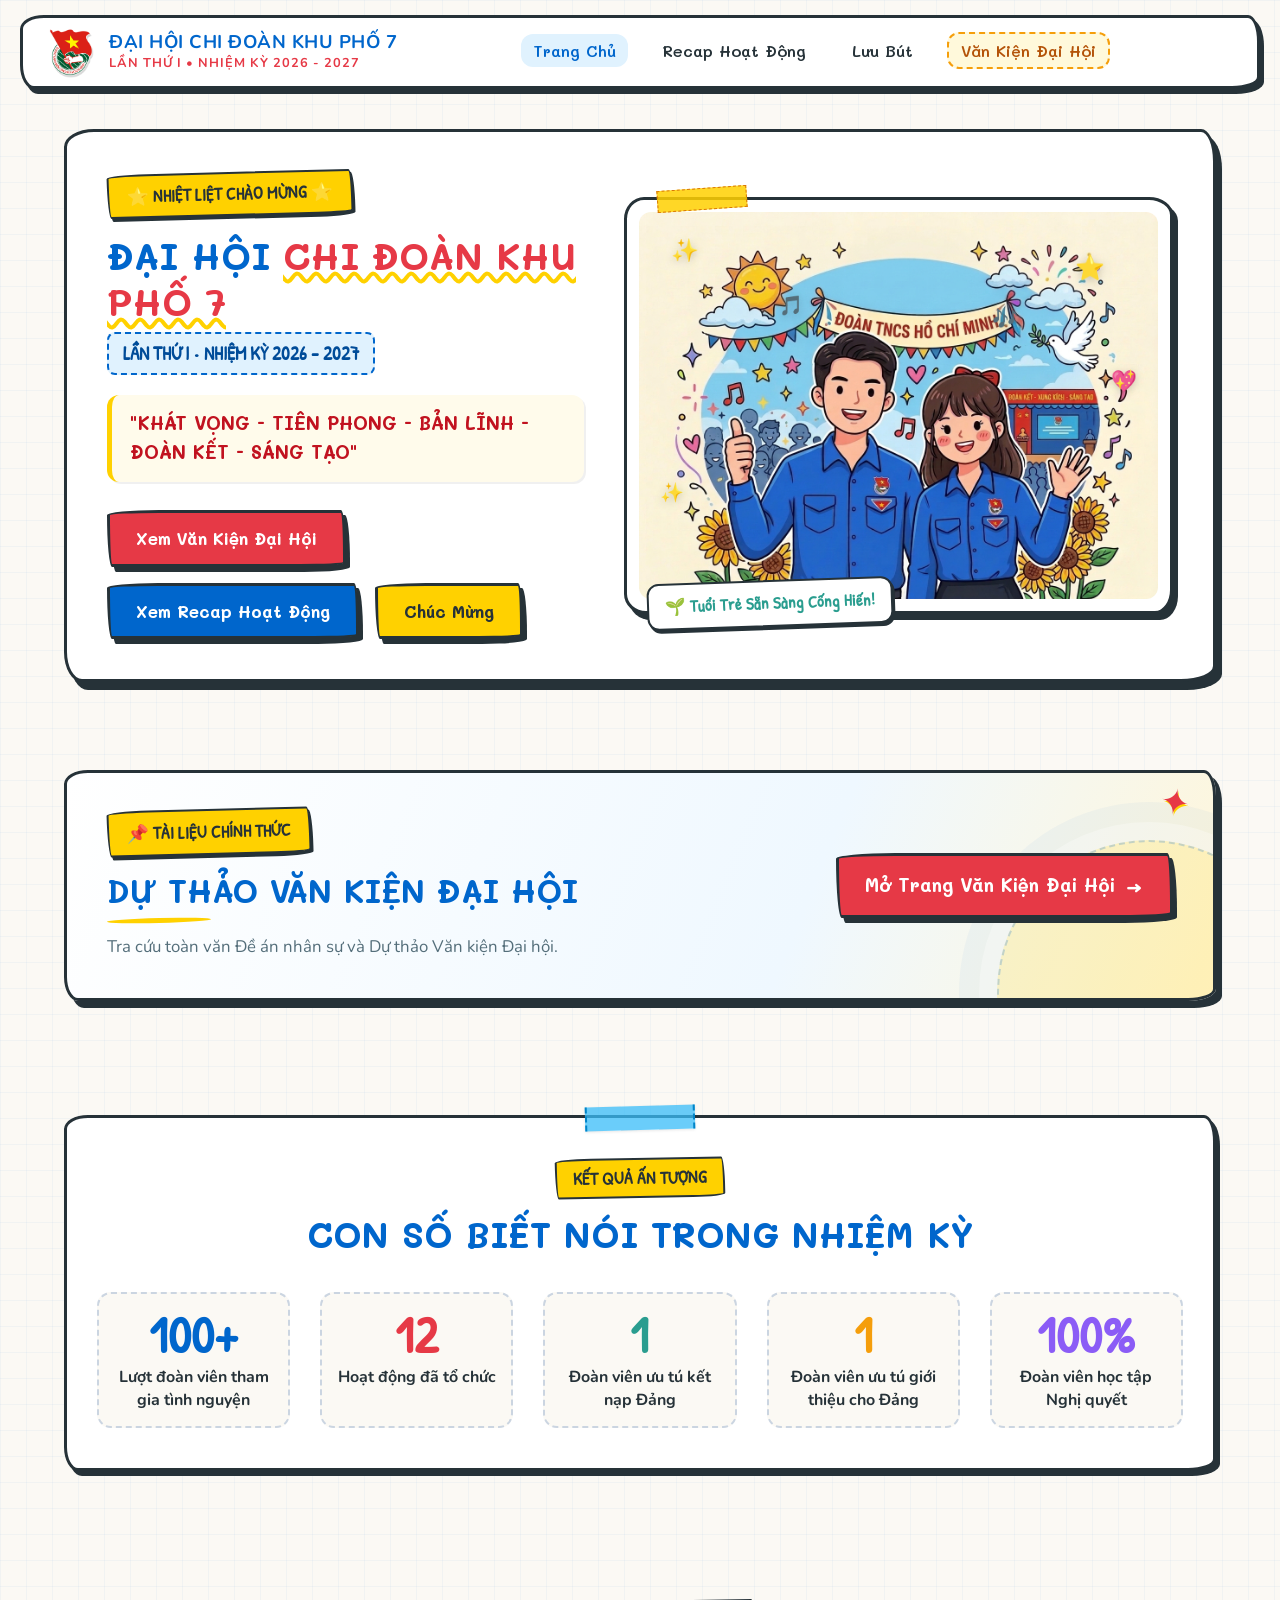
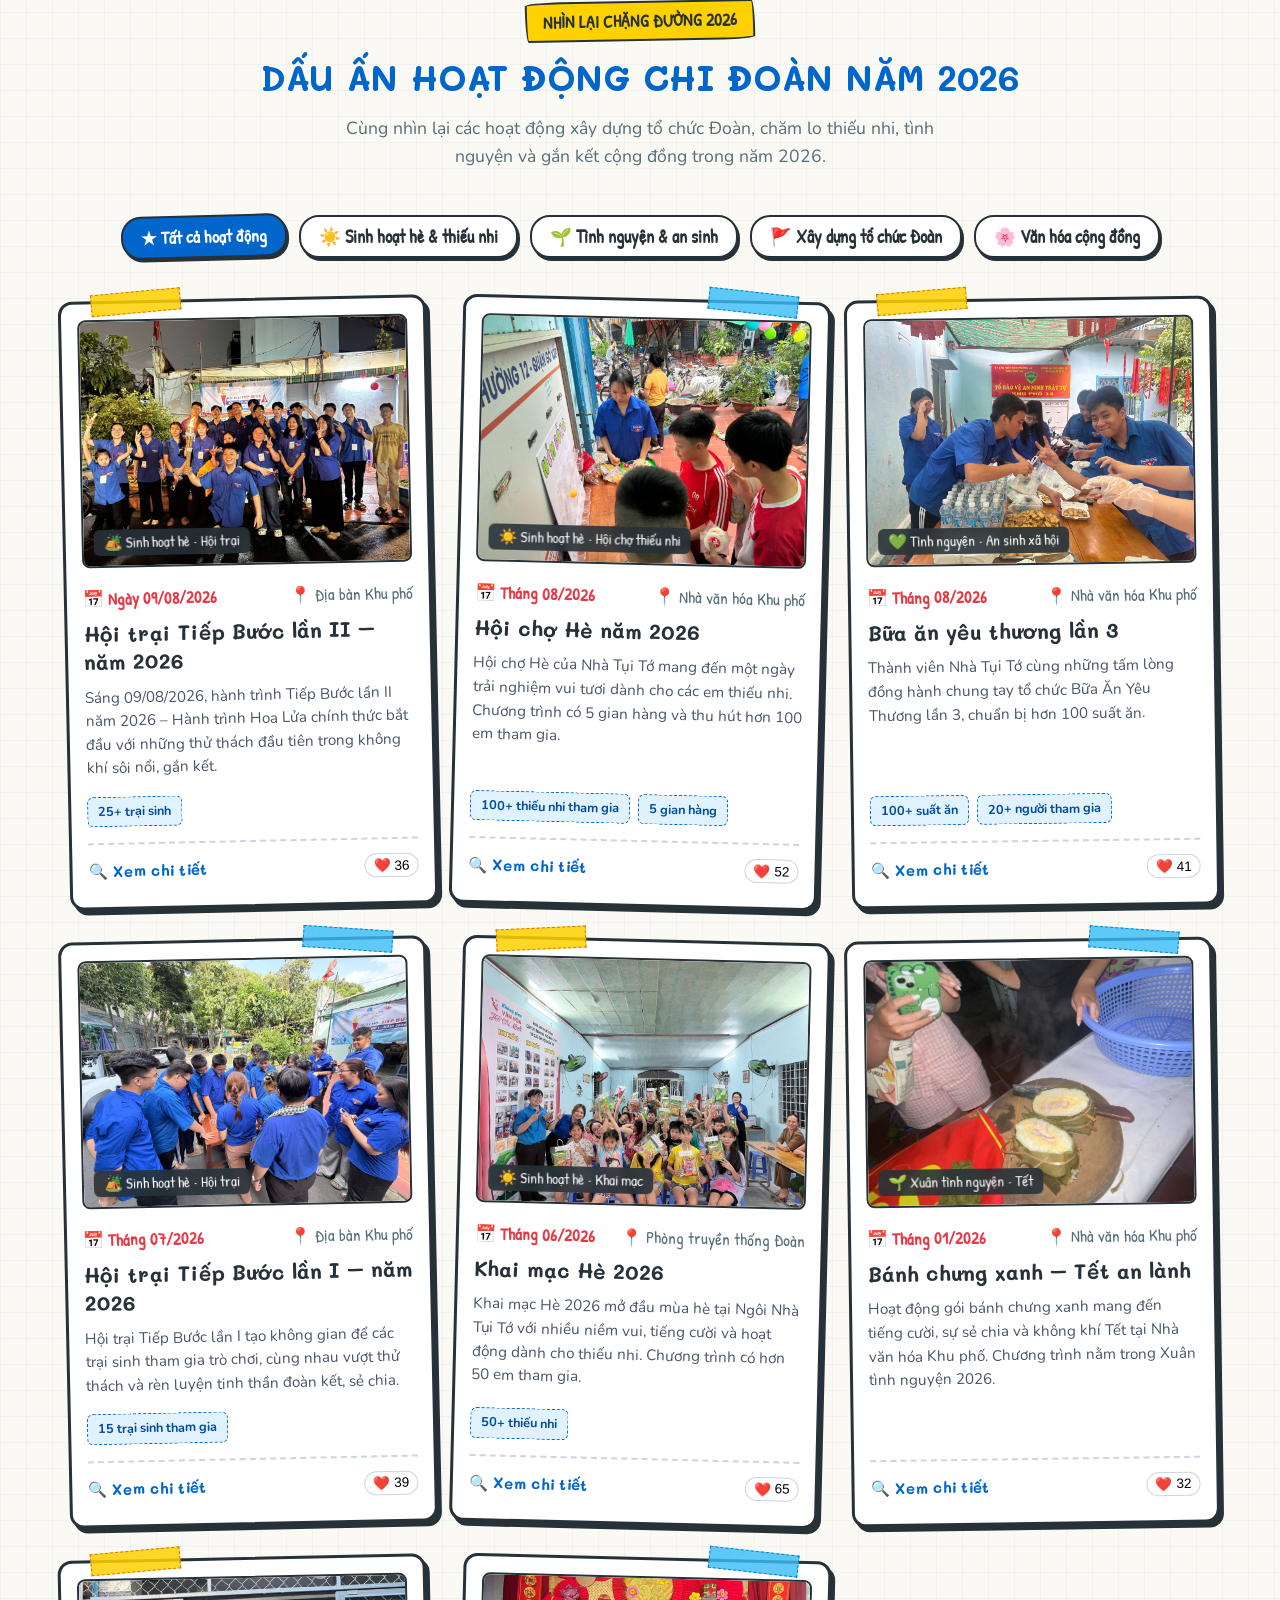
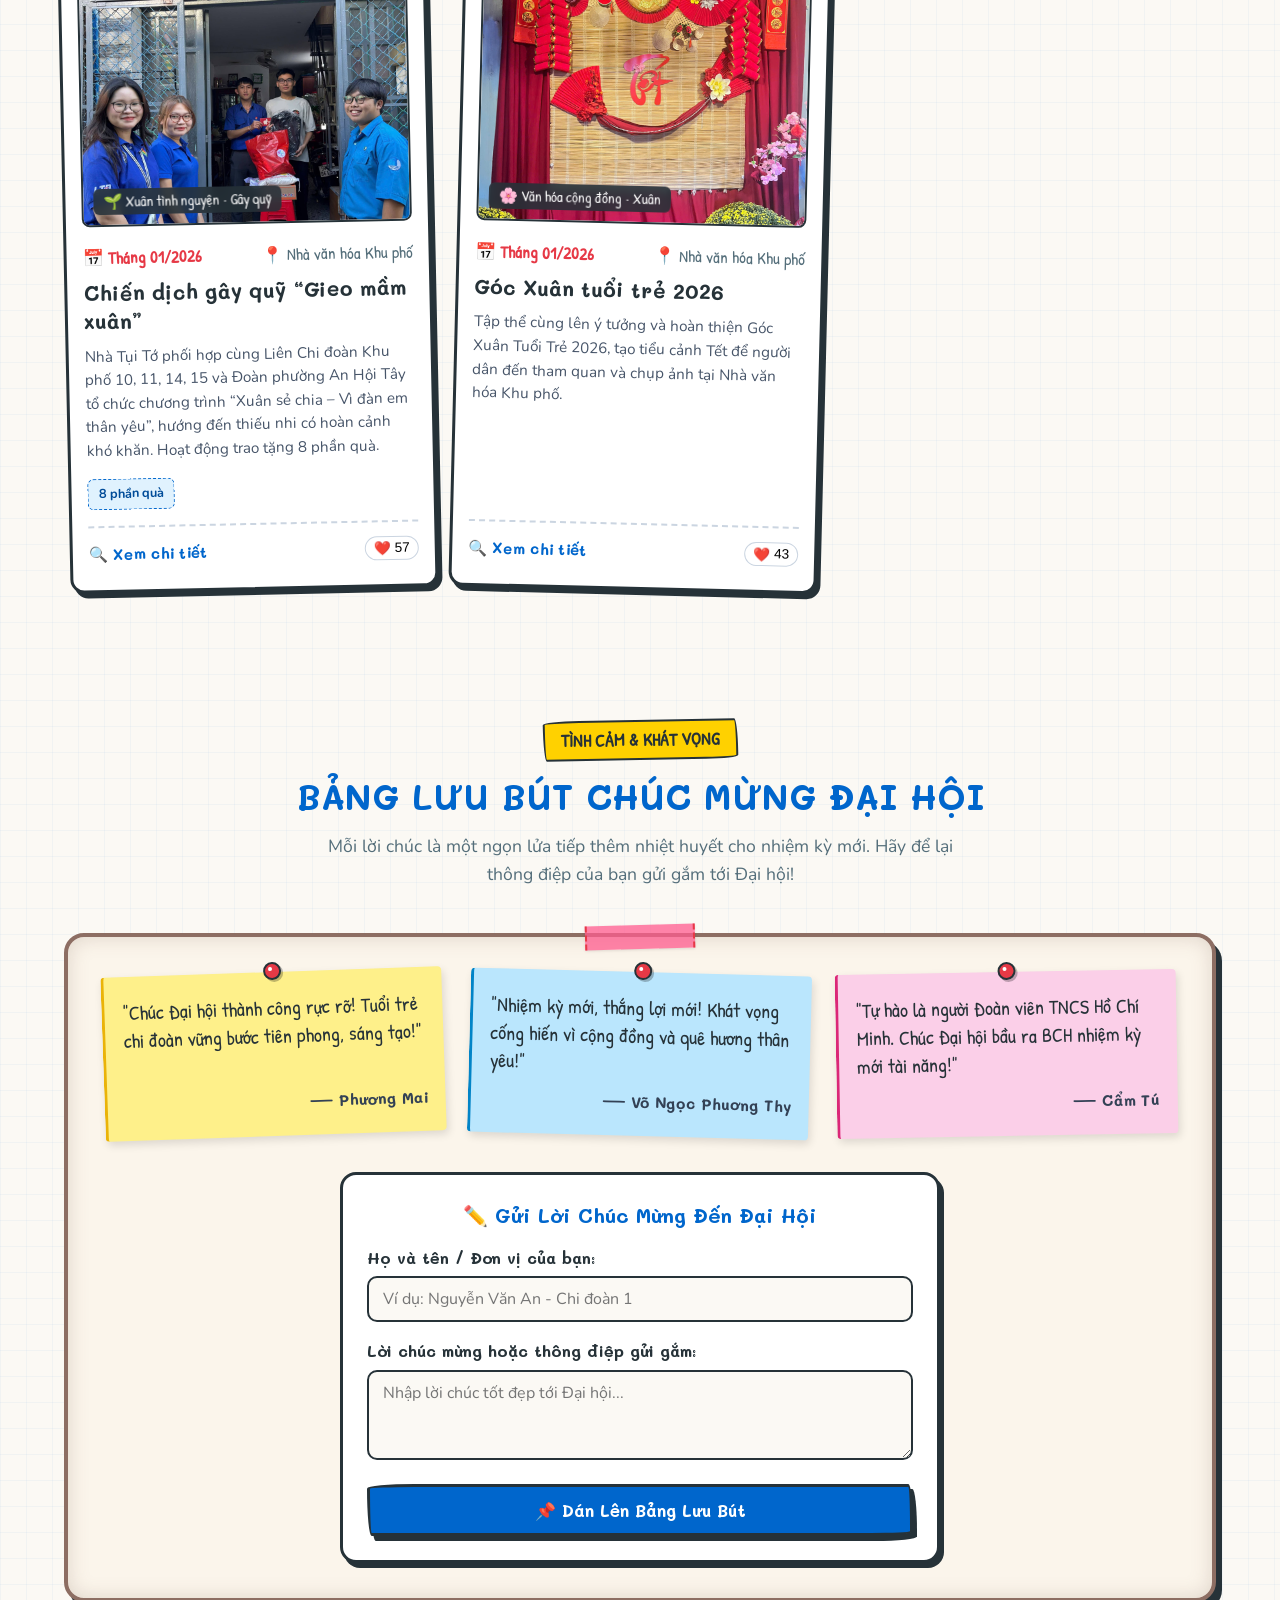
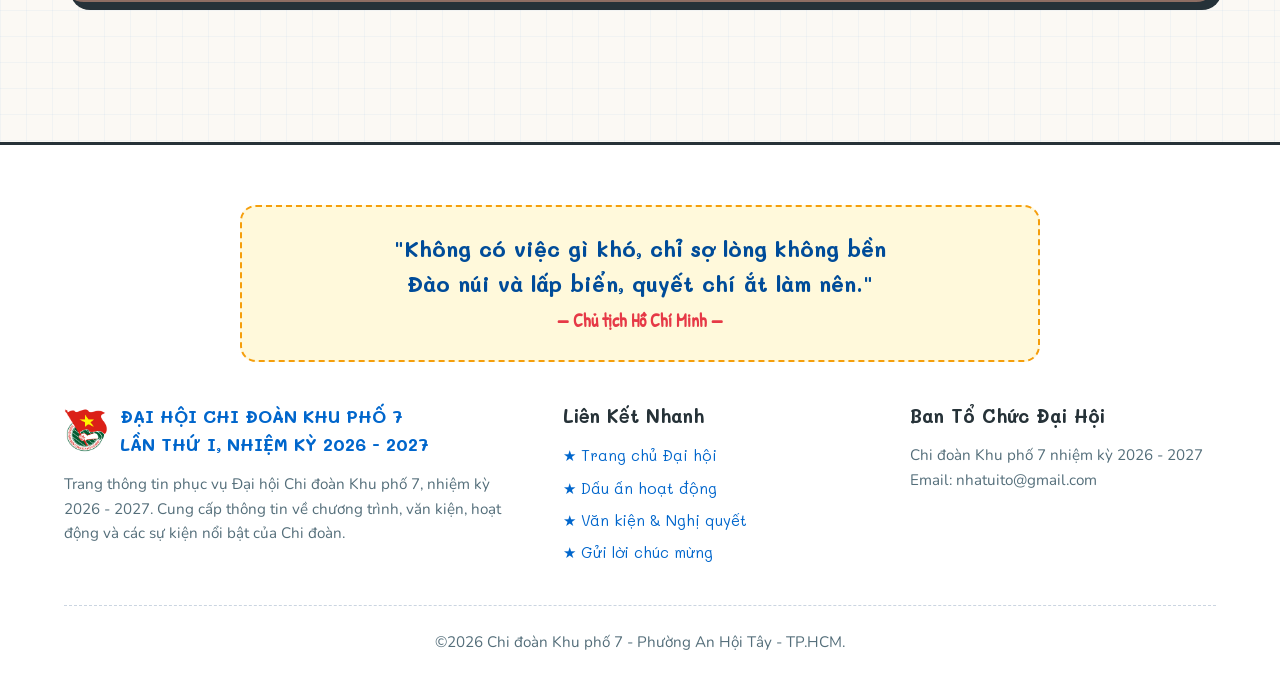
==== commit ede4a5a0: "change name" ====
--- a/index.html
+++ b/index.html
@@ -3,7 +3,7 @@
 <head>
   <meta charset="UTF-8">
   <meta name="viewport" content="width=device-width, initial-scale=1.0">
-  <title>Đại hội Chi đoàn Khu phố 8 | Nhiệm kỳ 2026 - 2027</title>
+  <title>Đại hội Chi đoàn Khu phố 7 | Nhiệm kỳ 2026 - 2027</title>
   <meta name="description" content="Trang thông tin Đại hội Đoàn TNCS Hồ Chí Minh - Chào mừng đại hội, dấu ấn hoạt động chi đoàn và văn kiện đại hội.">
   <link rel="stylesheet" href="css/style.css">
   <link rel="icon" type="image/png" href="assets/images/logo_doan.png">
@@ -18,7 +18,7 @@
       <a href="index.html" class="nav-brand">
         <img src="assets/images/logo_doan.png" alt="Logo Đoàn TNCS Hồ Chí Minh" class="nav-logo">
         <div class="nav-titles">
-          <span class="nav-title-main">ĐẠI HỘI CHI ĐOÀN KHU PHỐ 8</span>
+          <span class="nav-title-main">ĐẠI HỘI CHI ĐOÀN KHU PHỐ 7</span>
           <span class="nav-title-sub">LẦN THỨ I • NHIỆM KỲ 2026 - 2027</span>
         </div>
       </a>
@@ -57,7 +57,7 @@
               </div>
 
               <h1 class="hero-title-main">
-                ĐẠI HỘI <span>CHI ĐOÀN KHU PHỐ 8</span>
+                ĐẠI HỘI <span>CHI ĐOÀN KHU PHỐ 7</span>
               </h1>
               
               <!-- <div class="hero-unit-name">
@@ -259,7 +259,7 @@
         <div class="scrapbook-grid" id="recap-grid">
           
           <!-- Card 1: Xây dựng tổ chức Đoàn -->
-          <article class="polaroid-card" data-category="xay-dung-doan">
+          <!-- <article class="polaroid-card" data-category="xay-dung-doan">
             <div class="card-tape"></div>
             <div class="card-img-wrap" data-open-modal>
               <img src="assets/images/ketnapdang.jpg" alt="Kết nạp Đảng">
@@ -270,9 +270,9 @@
                 <span class="card-date">📅 Ngày 10/10/2026</span>
                 <span>📍 Nhà văn hóa Khu phố</span>
               </div>
-              <h3 class="card-title">Đồng chí Võ Ngọc Phương Thy, Bí thư Chi đoàn Khu phố 8, được kết nạp Đảng</h3>
-              <p class="card-desc">
-                Ngày 10/10/2026, Chi bộ Khu phố 8 thuộc Đảng bộ phường An Hội Tây tổ chức lễ kết nạp Đảng cho đồng chí Võ Ngọc Phương Thy – Ủy viên Ban Chấp hành Đoàn phường, thành viên Ủy ban Hội LHTN Việt Nam phường, Bí thư Chi đoàn – Chi hội trưởng Chi hội Khu phố 8.
+              <h3 class="card-title">Đồng chí Võ Ngọc Phương Thy, Bí thư Chi đoàn Khu phố 7, được kết nạp Đảng</h3>
+              <p class="card-desc">
+                Ngày 10/10/2026, Chi bộ Khu phố 7 thuộc Đảng bộ phường An Hội Tây tổ chức lễ kết nạp Đảng cho đồng chí Võ Ngọc Phương Thy – Ủy viên Ban Chấp hành Đoàn phường, thành viên Ủy ban Hội LHTN Việt Nam phường, Bí thư Chi đoàn – Chi hội trưởng Chi hội Khu phố 7.
               </p>
               <div class="card-footer">
                 <button type="button" class="card-action" data-open-modal aria-haspopup="dialog">
@@ -285,7 +285,7 @@
                 </div>
               </div>
             </div>
-          </article>
+          </article> -->
 
           <!-- Card 2: Hội trại Tiếp Bước lần II -->
           <article class="polaroid-card" data-category="sinh-hoat-he">
@@ -676,12 +676,12 @@
           <div class="footer-logo-wrap">
             <img src="assets/images/logo_doan.png" alt="Logo Đoàn" style="width: 44px; height: 44px;">
             <div style="font-family: 'Mali', cursive; font-weight: 700; color: var(--primary-blue); font-size: 1.1rem;">
-              ĐẠI HỘI CHI ĐOÀN KHU PHỐ 8<br>
+              ĐẠI HỘI CHI ĐOÀN KHU PHỐ 7<br>
               LẦN THỨ I, NHIỆM KỲ 2026 - 2027
             </div>
           </div>
           <p style="font-size: 0.95rem; color: var(--ink-muted); line-height: 1.6;">
-            Trang thông tin phục vụ Đại hội Chi đoàn Khu phố 8, nhiệm kỳ 2026 - 2027. Cung cấp thông tin về chương trình, văn kiện, hoạt động và các sự kiện nổi bật của Chi đoàn.
+            Trang thông tin phục vụ Đại hội Chi đoàn Khu phố 7, nhiệm kỳ 2026 - 2027. Cung cấp thông tin về chương trình, văn kiện, hoạt động và các sự kiện nổi bật của Chi đoàn.
           </p>
         </div>
 
@@ -698,14 +698,14 @@
         <div>
           <h4 style="font-size: 1.15rem; color: var(--ink-color); margin-bottom: 12px;">Ban Tổ Chức Đại Hội</h4>
           <p style="font-size: 0.95rem; color: var(--ink-muted); line-height: 1.6;">
-            Chi đoàn Khu phố 8 nhiệm kỳ 2026 - 2027<br>
+            Chi đoàn Khu phố 7 nhiệm kỳ 2026 - 2027<br>
             Email: nhatuito@gmail.com<br>
           </p>
         </div>
       </div>
 
       <div class="footer-bottom">
-        <p>©2026 Chi đoàn Khu phố 8 - Phường An Hội Tây - TP.HCM.</p>
+        <p>©2026 Chi đoàn Khu phố 7 - Phường An Hội Tây - TP.HCM.</p>
       </div>
     </div>
   </footer>
